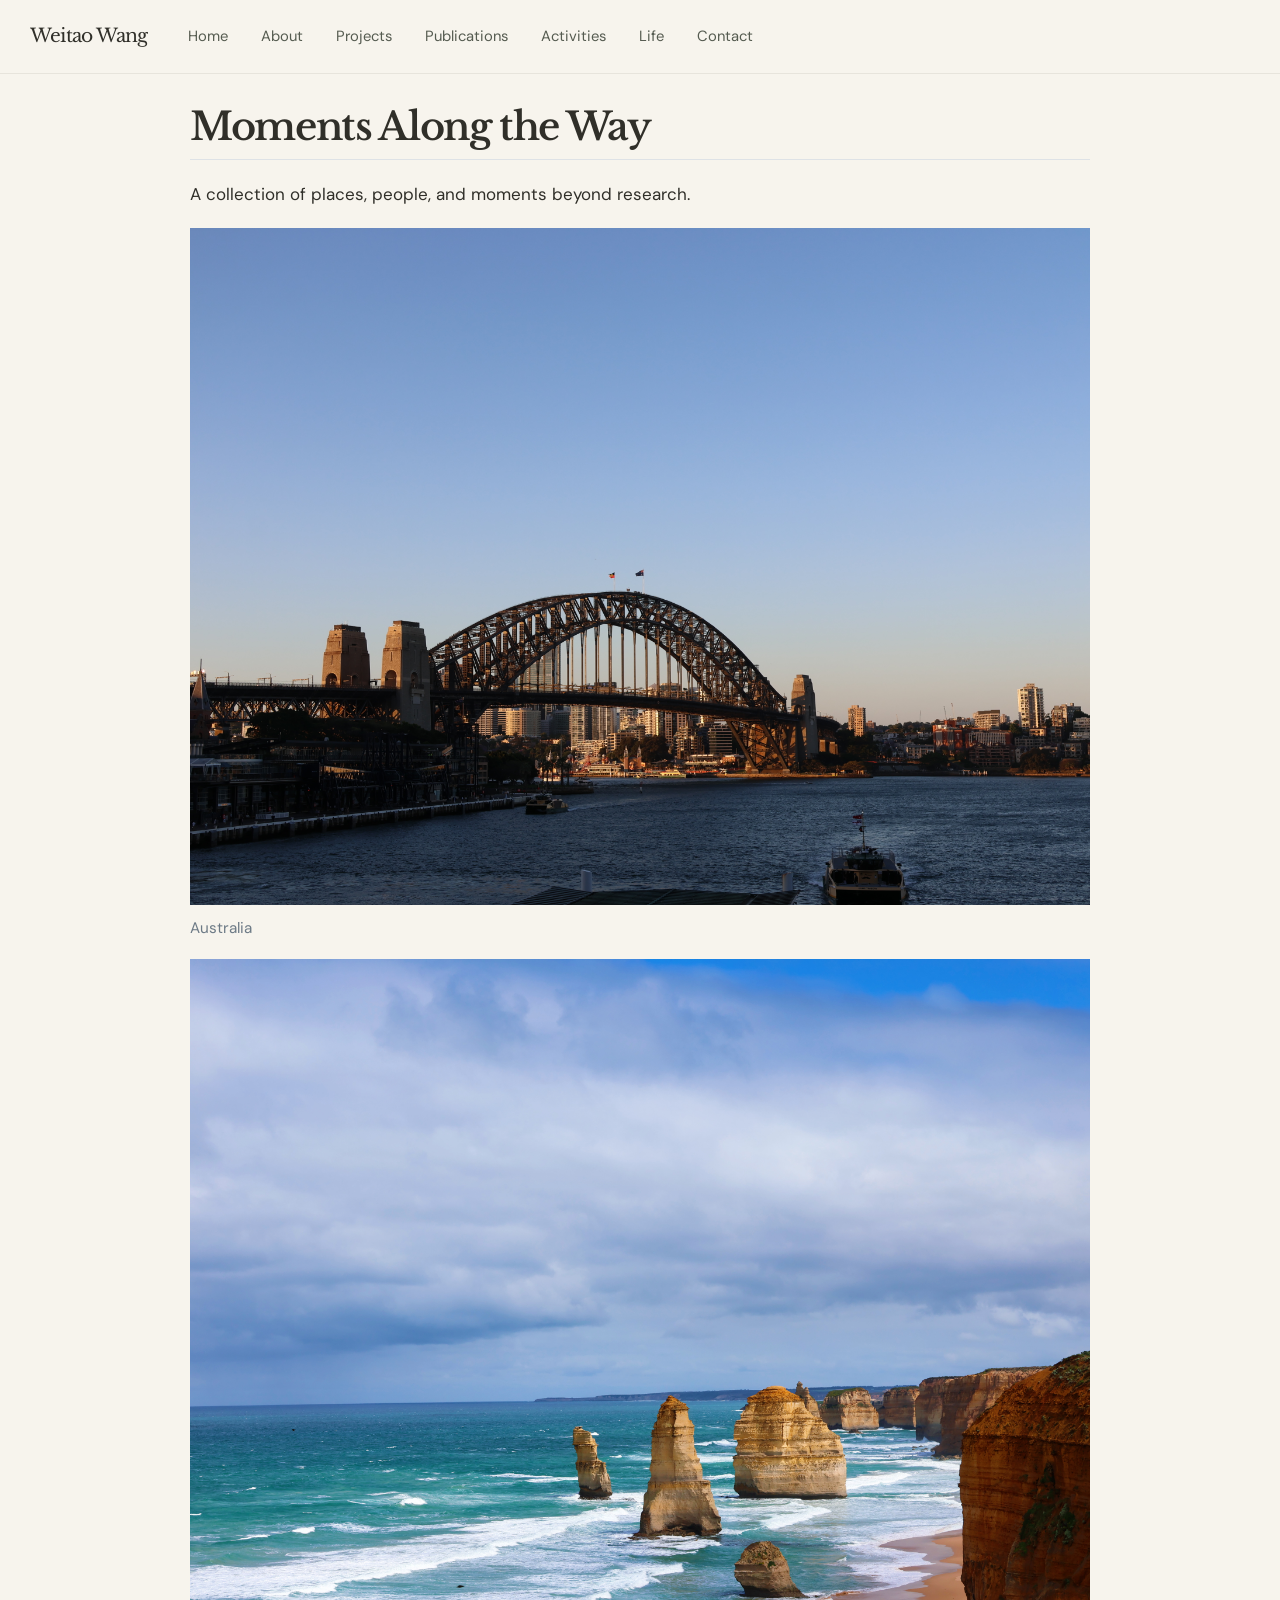
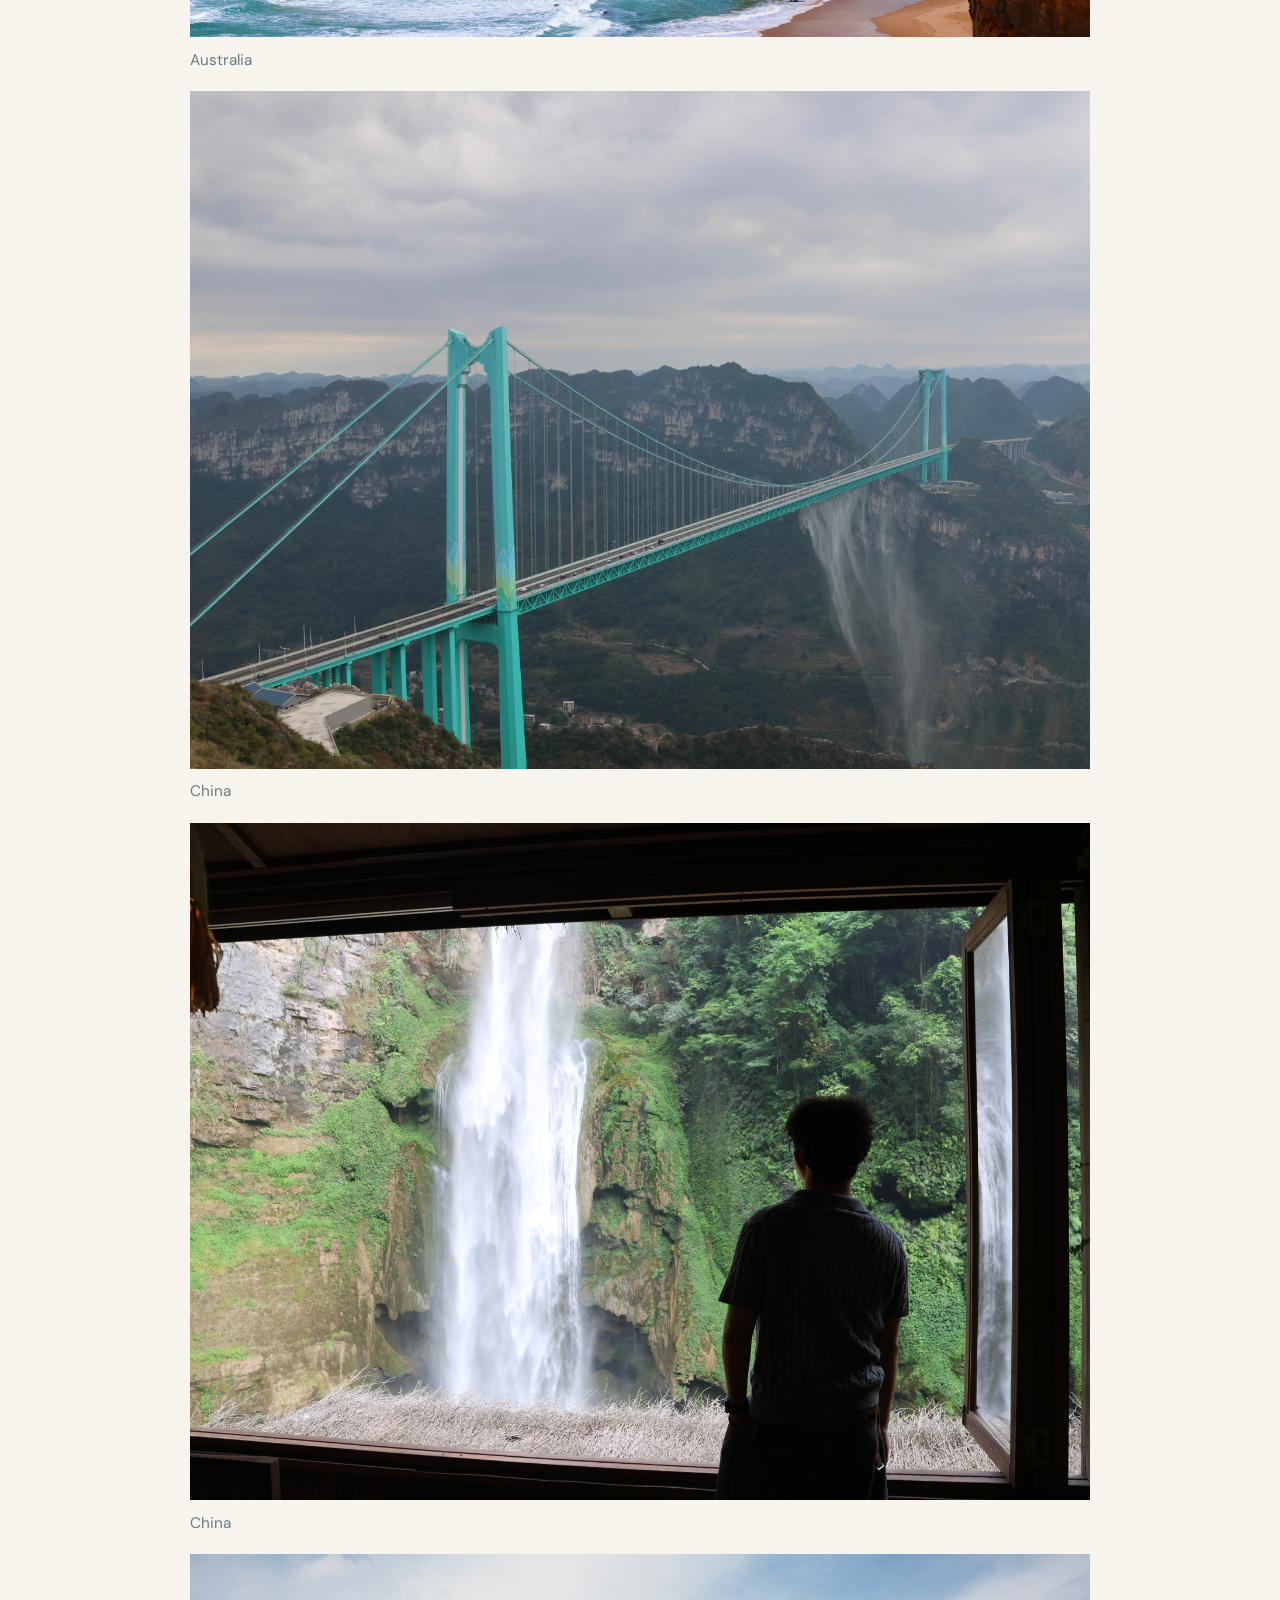
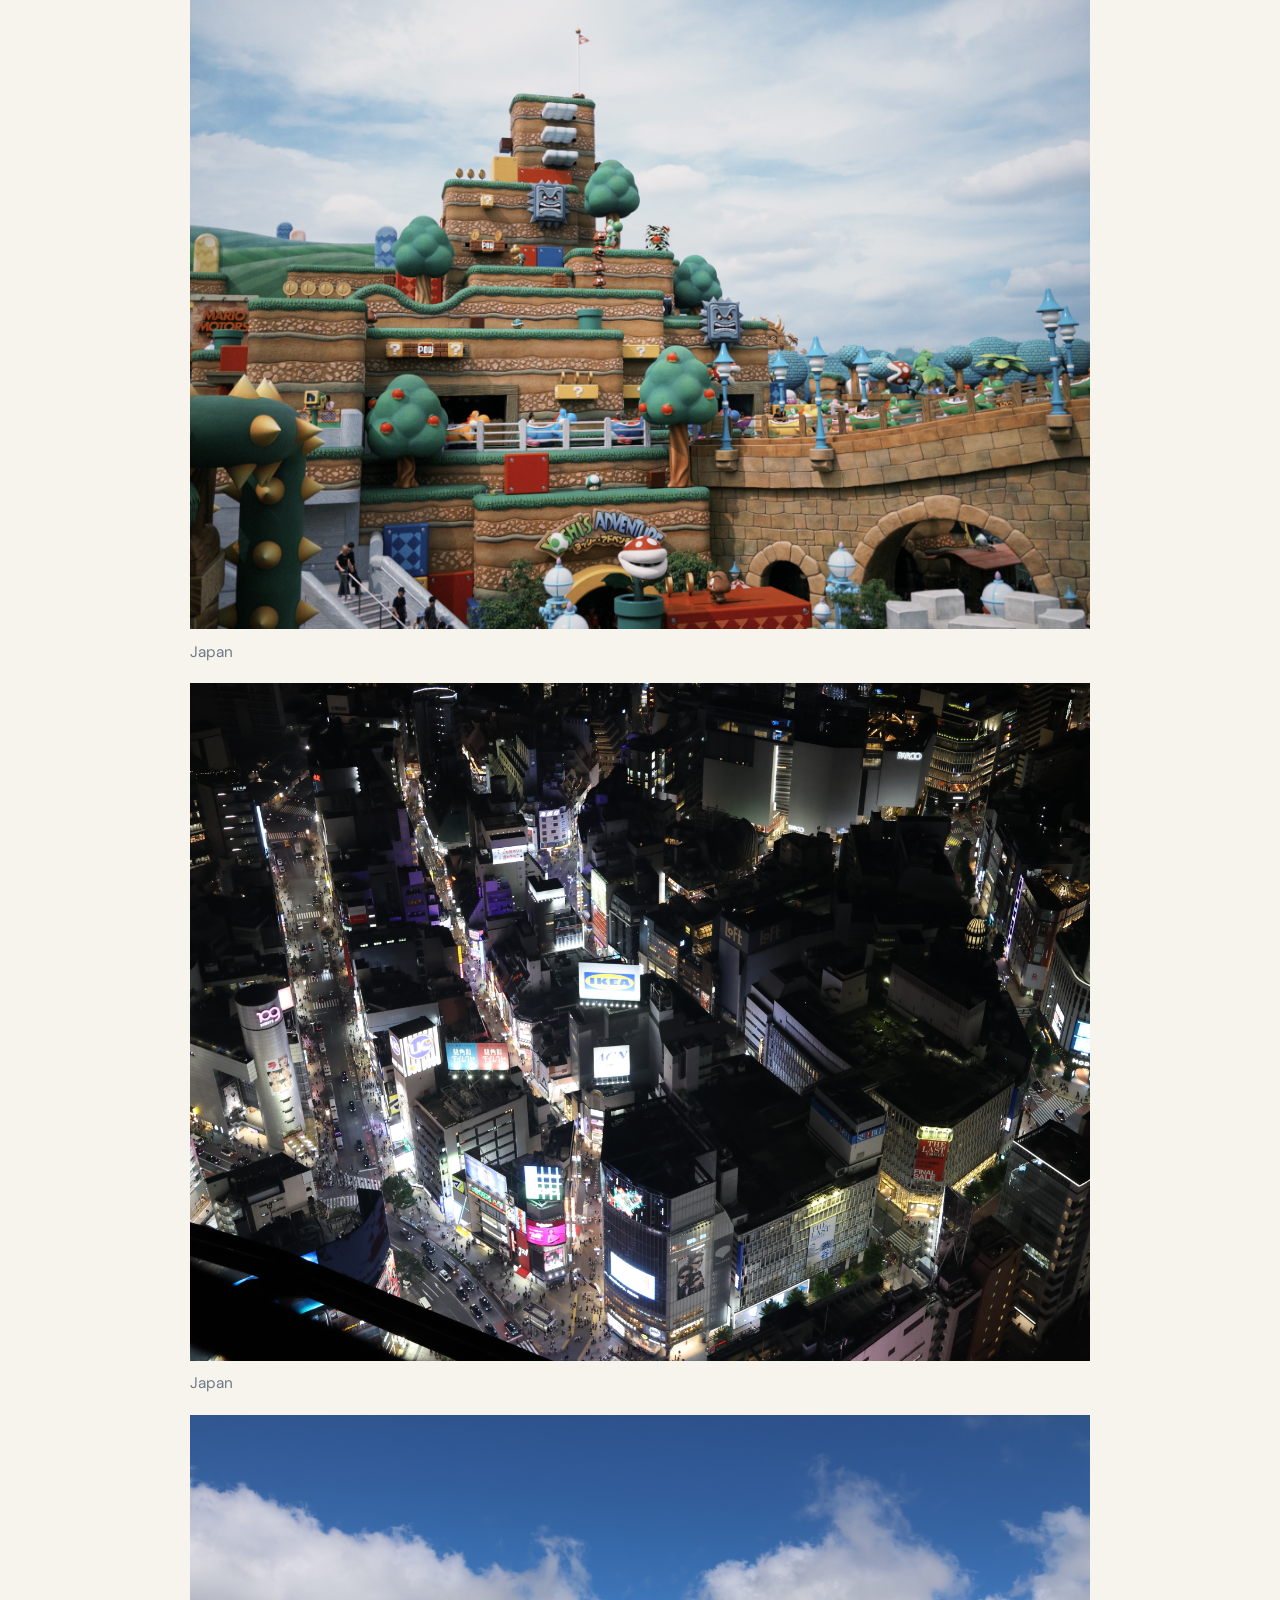
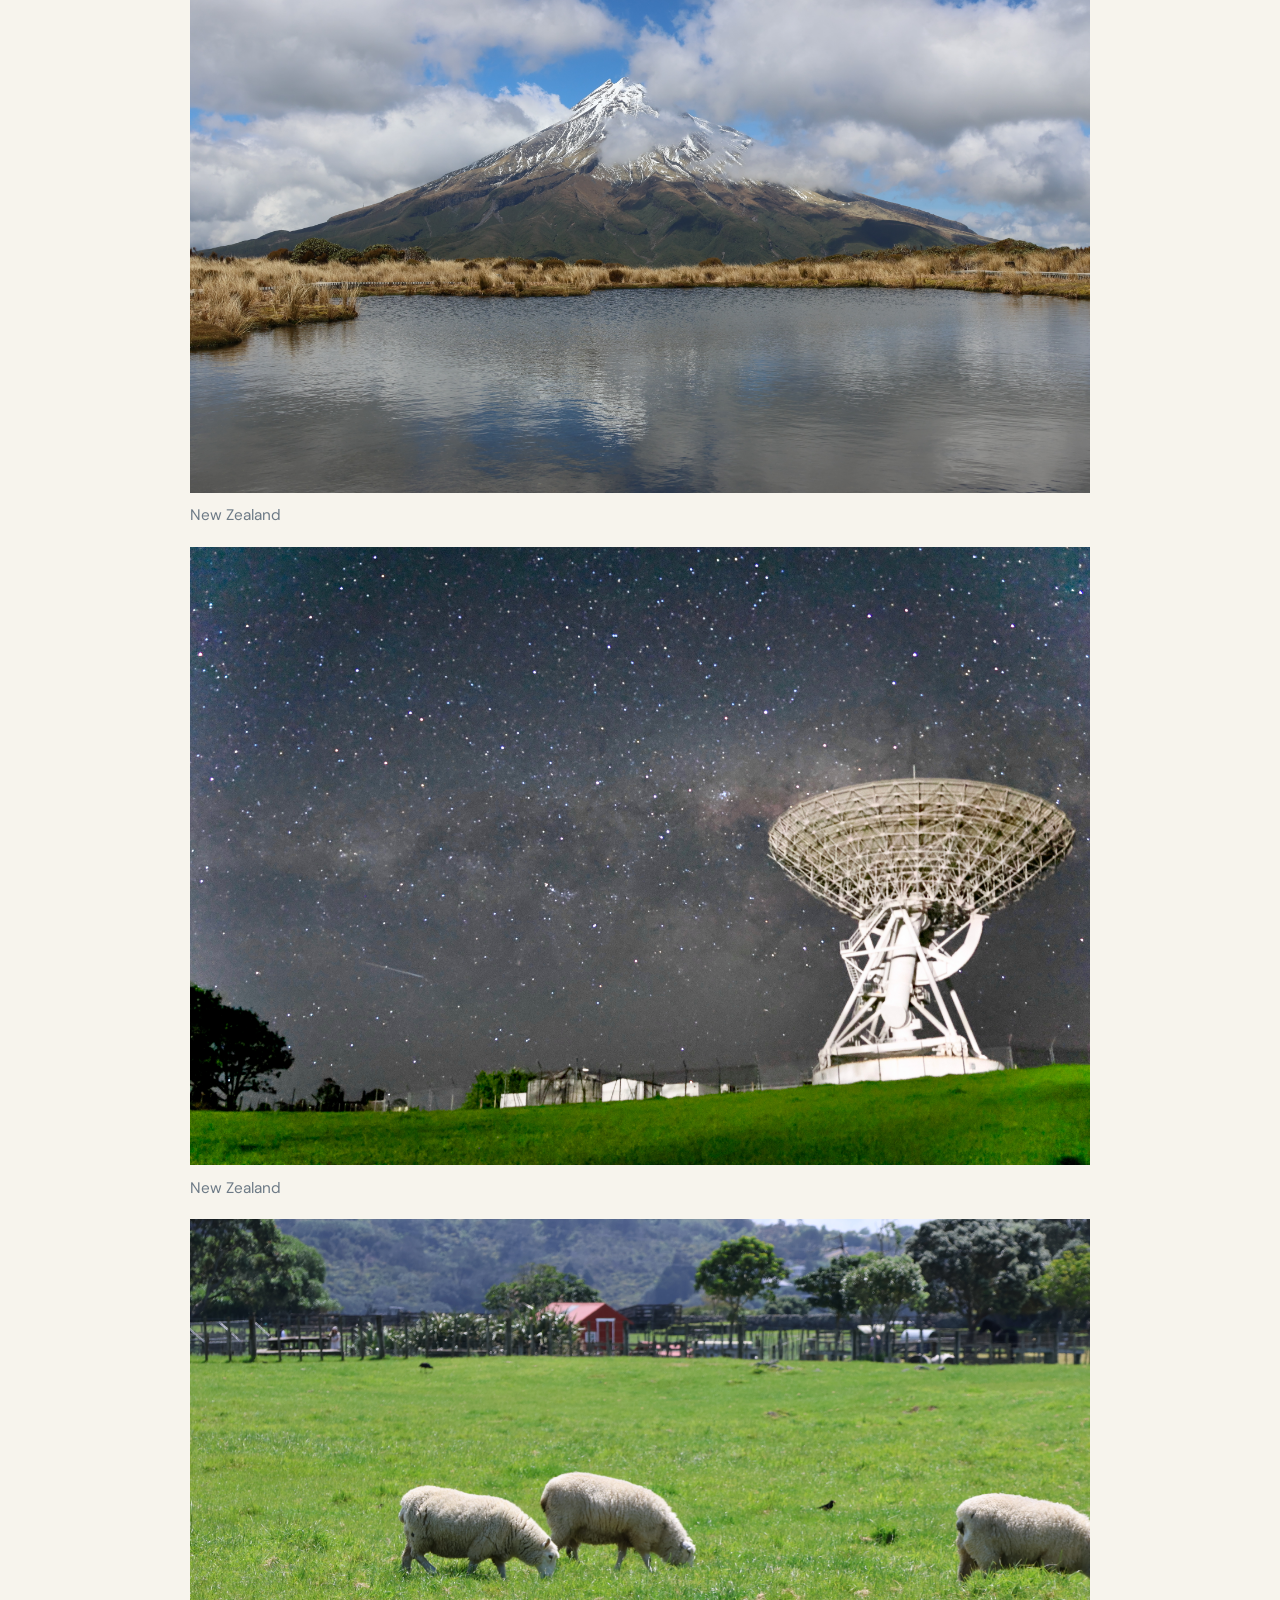
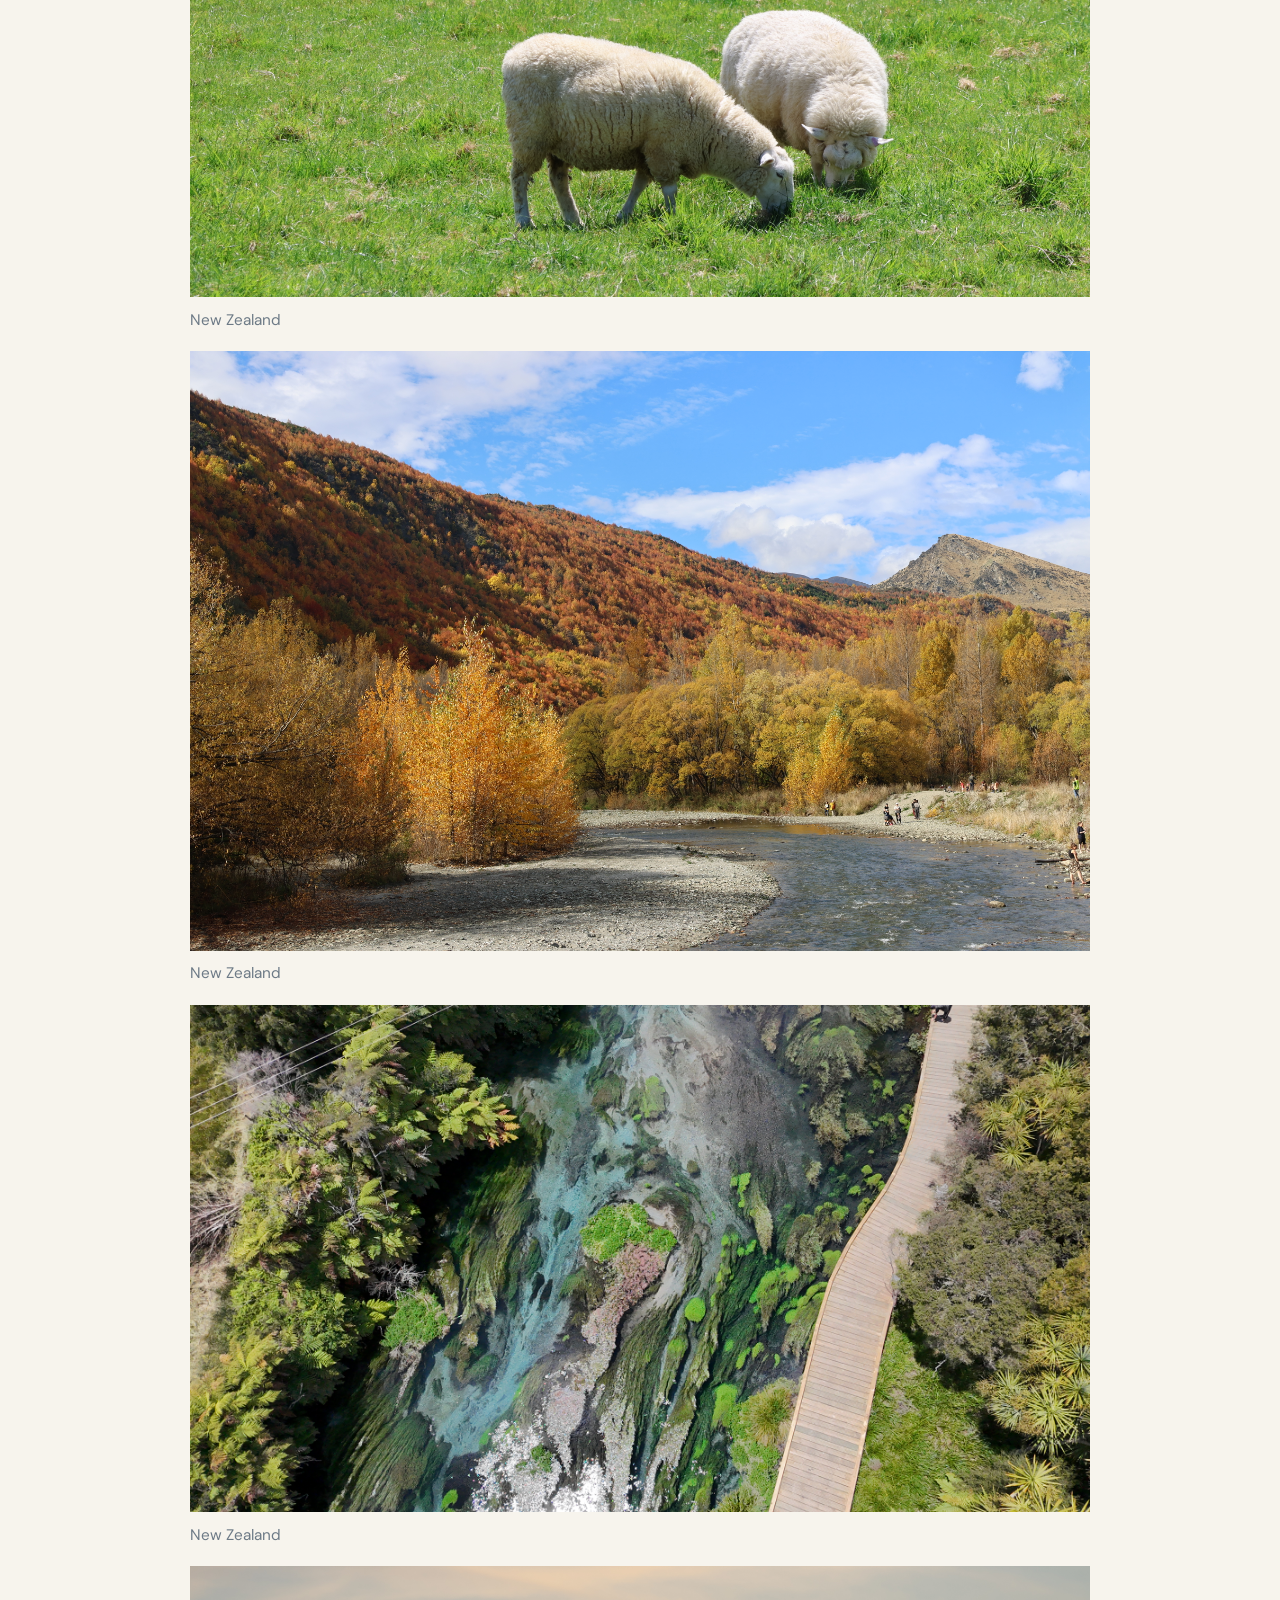
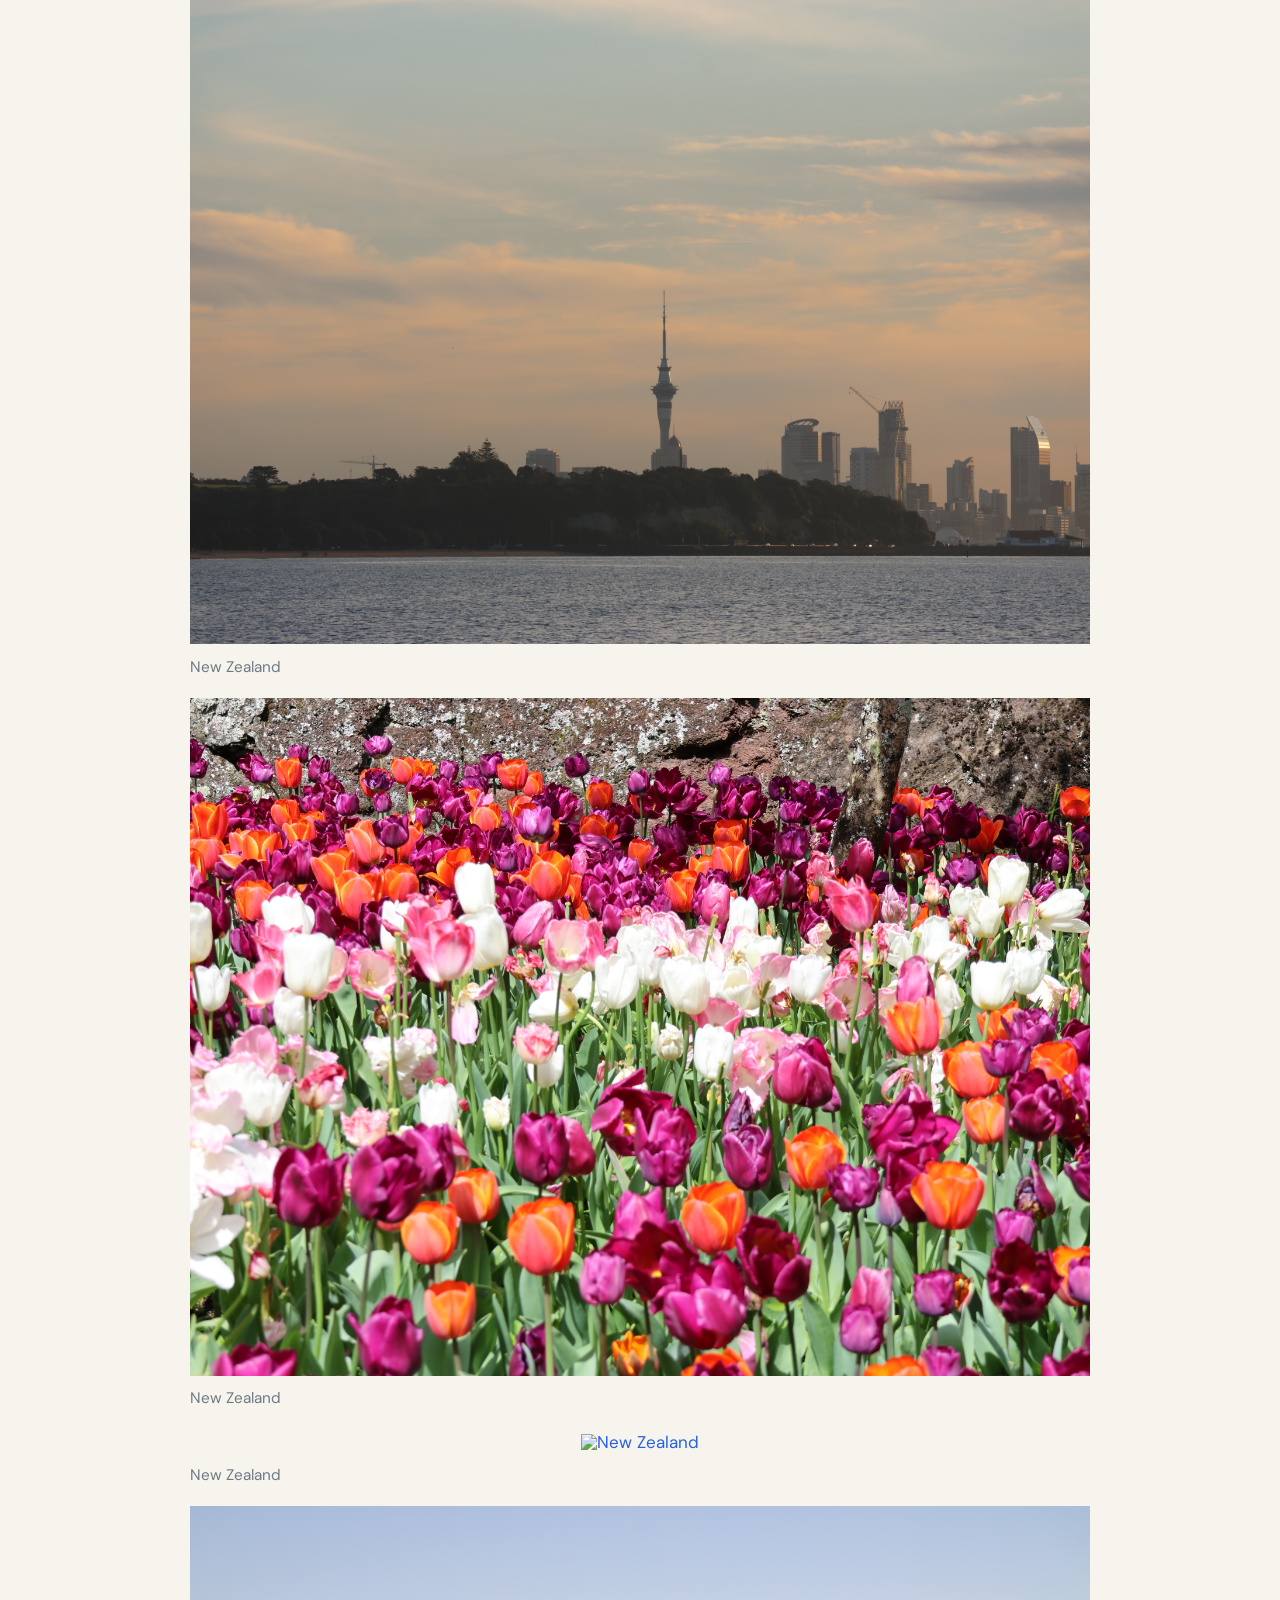
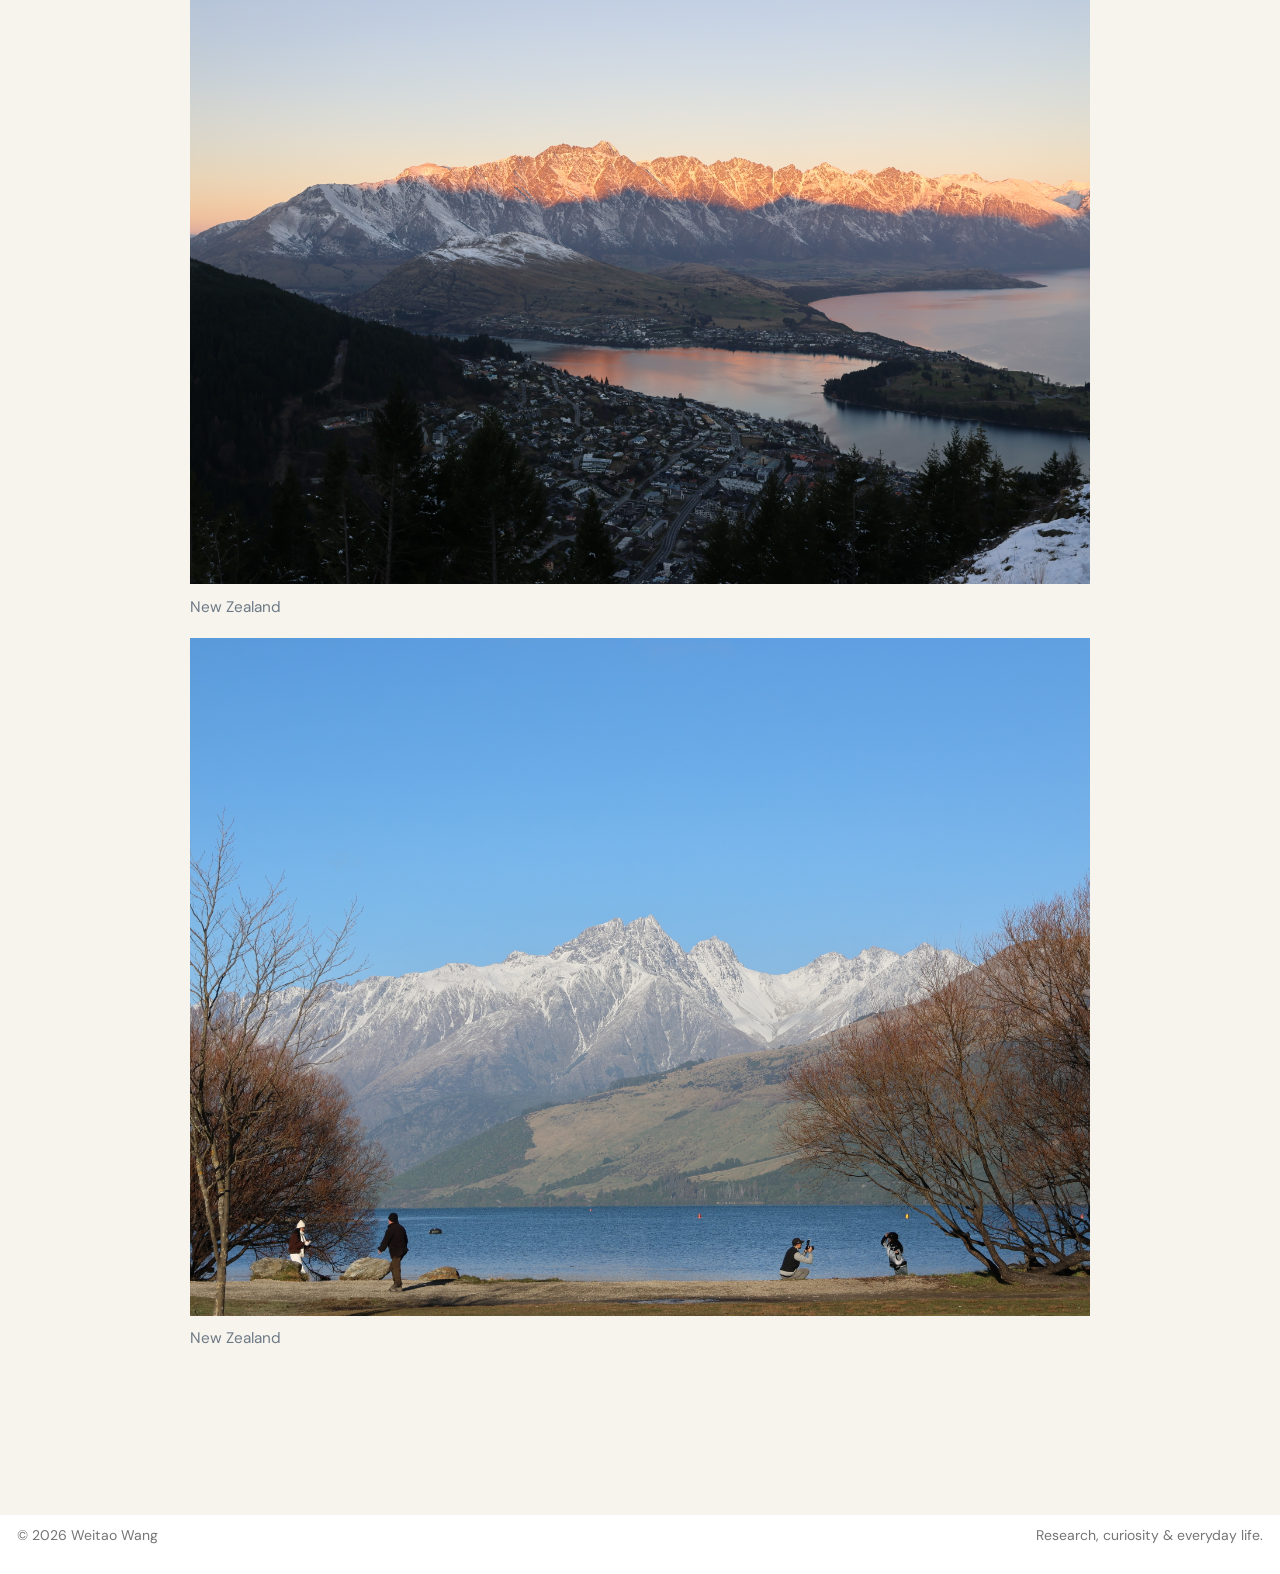
==== life/index.html @ 04e09f66 "Built site for gh-pages" ====
<!DOCTYPE html>
<html xmlns="http://www.w3.org/1999/xhtml" lang="en" xml:lang="en"><head>

<meta charset="utf-8">
<meta name="generator" content="quarto-1.10.19">

<meta name="viewport" content="width=device-width, initial-scale=1.0, user-scalable=yes">


<title>Life | Weitao Wang – Weitao Wang</title>
<style>
/* Default styles provided by pandoc.
** See https://pandoc.org/MANUAL.html#variables-for-html for config info.
*/
span.smallcaps{font-variant: small-caps;}
div.columns{display: flex; gap: 1.5em;}
div.column{flex: auto;}
@media screen {
div.columns{gap: min(4vw, 1.5em);}
div.column{overflow-x: auto;}
}
div.hanging-indent{margin-left: 1.5em; text-indent: -1.5em;}
ul.task-list{list-style: none;}
ul.task-list li input[type="checkbox"] {
  width: 0.8em;
  margin: 0 0.8em 0.2em -1em; /* quarto-specific, see https://github.com/quarto-dev/quarto-cli/issues/4556 */ 
  vertical-align: middle;
}
</style>


<script src="../site_libs/quarto-nav/quarto-nav.js"></script>
<script src="../site_libs/quarto-nav/headroom.min.js"></script>
<script src="../site_libs/clipboard/clipboard.min.js"></script>
<script src="../site_libs/quarto-html/quarto.js" type="module"></script>
<script src="../site_libs/quarto-html/tabsets/tabsets.js" type="module"></script>
<script src="../site_libs/quarto-html/popper.min.js"></script>
<script src="../site_libs/quarto-html/tippy.umd.min.js"></script>
<link href="../site_libs/quarto-html/tippy.css" rel="stylesheet">
<link href="../site_libs/quarto-html/quarto-syntax-highlighting-bf27225e3a48a9273f3daa8f8e829971.css" rel="stylesheet" id="quarto-text-highlighting-styles">
<script src="../site_libs/bootstrap/bootstrap.min.js"></script>
<link href="../site_libs/bootstrap/bootstrap-icons.css" rel="stylesheet">
<link href="../site_libs/bootstrap/bootstrap-bf55c61db8fc2e05fc0836da2161ec84.min.css" rel="stylesheet" append-hash="true" id="quarto-bootstrap" data-mode="light">
<script src="../site_libs/quarto-contrib/glightbox/glightbox.min.js"></script>
<link href="../site_libs/quarto-contrib/glightbox/glightbox.min.css" rel="stylesheet">
<link href="../site_libs/quarto-contrib/glightbox/lightbox.css" rel="stylesheet">
<script id="quarto-search-options" type="application/json">{
  "language": {
    "search-no-results-text": "No results",
    "search-matching-documents-text": "matching documents",
    "search-copy-link-title": "Copy link to search",
    "search-hide-matches-text": "Hide additional matches",
    "search-more-match-text": "more match in this document",
    "search-more-matches-text": "more matches in this document",
    "search-clear-button-title": "Clear",
    "search-text-placeholder": "",
    "search-detached-cancel-button-title": "Cancel",
    "search-submit-button-title": "Submit",
    "search-label": "Search"
  }
}</script>
<style>html{ scroll-behavior: smooth; }</style>


<link rel="stylesheet" href="../styles.css">
</head>

<body class="nav-fixed quarto-light">

<div id="quarto-search-results"></div>
  <header id="quarto-header" class="headroom fixed-top">
    <nav class="navbar navbar-expand-lg " data-bs-theme="dark">
      <div class="navbar-container container-fluid">
      <div class="navbar-brand-container mx-auto">
    <a class="navbar-brand" href="../index.html">
    <span class="navbar-title">Weitao Wang</span>
    </a>
  </div>
          <button class="navbar-toggler" type="button" data-bs-toggle="collapse" data-bs-target="#navbarCollapse" aria-controls="navbarCollapse" role="menu" aria-expanded="false" aria-label="Toggle navigation" onclick="if (window.quartoToggleHeadroom) { window.quartoToggleHeadroom(); }">
  <span class="navbar-toggler-icon"></span>
</button>
          <div class="collapse navbar-collapse" id="navbarCollapse">
            <ul class="navbar-nav navbar-nav-scroll me-auto">
  <li class="nav-item">
    <a class="nav-link" href="../index.html"> 
<span class="menu-text">Home</span></a>
  </li>  
  <li class="nav-item">
    <a class="nav-link" href="../about.html"> 
<span class="menu-text">About</span></a>
  </li>  
  <li class="nav-item">
    <a class="nav-link" href="../projects/index.html"> 
<span class="menu-text">Projects</span></a>
  </li>  
  <li class="nav-item">
    <a class="nav-link" href="../publications.html"> 
<span class="menu-text">Publications</span></a>
  </li>  
  <li class="nav-item">
    <a class="nav-link" href="../activities.html"> 
<span class="menu-text">Activities</span></a>
  </li>  
  <li class="nav-item">
    <a class="nav-link active" href="../life/index.html" aria-current="page"> 
<span class="menu-text">Life</span></a>
  </li>  
  <li class="nav-item">
    <a class="nav-link" href="../contact.html"> 
<span class="menu-text">Contact</span></a>
  </li>  
</ul>
          </div> <!-- /navcollapse -->
            <div class="quarto-navbar-tools">
</div>
      </div> <!-- /container-fluid -->
    </nav>
</header>
<!-- content -->
<div id="quarto-content" class="quarto-container page-columns page-rows-contents page-layout-full page-navbar">
<!-- sidebar -->
<!-- margin-sidebar -->
    
<!-- main -->
<main class="content column-page" id="quarto-document-content"><header id="title-block-header" class="quarto-title-block"></header>




<section id="moments-along-the-way" class="level2 life-page">
<h2 data-anchor-id="moments-along-the-way">Moments Along the Way</h2>
<p>A collection of places, people, and moments beyond research.</p>
<div class="life-gallery">
<div class="quarto-figure quarto-figure-center">
<figure class="figure">
<p><a href="../images/life/AU1.jpg" class="lightbox" data-gallery="quarto-lightbox-gallery-1" title="Australia"><img src="../images/life/AU1.jpg" class="img-fluid figure-img" alt="Australia"></a></p>
<figcaption>Australia</figcaption>
</figure>
</div>
<div class="quarto-figure quarto-figure-center">
<figure class="figure">
<p><a href="../images/life/AU2.JPG" class="lightbox" data-gallery="quarto-lightbox-gallery-2" title="Australia"><img src="../images/life/AU2.JPG" class="img-fluid figure-img" alt="Australia"></a></p>
<figcaption>Australia</figcaption>
</figure>
</div>
<div class="quarto-figure quarto-figure-center">
<figure class="figure">
<p><a href="../images/life/GZ1.jpg" class="lightbox" data-gallery="quarto-lightbox-gallery-3" title="China"><img src="../images/life/GZ1.jpg" class="img-fluid figure-img" alt="China"></a></p>
<figcaption>China</figcaption>
</figure>
</div>
<div class="quarto-figure quarto-figure-center">
<figure class="figure">
<p><a href="../images/life/GZ2.JPG" class="lightbox" data-gallery="quarto-lightbox-gallery-4" title="China"><img src="../images/life/GZ2.JPG" class="img-fluid figure-img" alt="China"></a></p>
<figcaption>China</figcaption>
</figure>
</div>
<div class="quarto-figure quarto-figure-center">
<figure class="figure">
<p><a href="../images/life/JP1.JPG" class="lightbox" data-gallery="quarto-lightbox-gallery-5" title="Japan"><img src="../images/life/JP1.JPG" class="img-fluid figure-img" alt="Japan"></a></p>
<figcaption>Japan</figcaption>
</figure>
</div>
<div class="quarto-figure quarto-figure-center">
<figure class="figure">
<p><a href="../images/life/JP2.JPG" class="lightbox" data-gallery="quarto-lightbox-gallery-6" title="Japan"><img src="../images/life/JP2.JPG" class="img-fluid figure-img" alt="Japan"></a></p>
<figcaption>Japan</figcaption>
</figure>
</div>
<div class="quarto-figure quarto-figure-center">
<figure class="figure">
<p><a href="../images/life/NZ1.jpg" class="lightbox" data-gallery="quarto-lightbox-gallery-7" title="New Zealand"><img src="../images/life/NZ1.jpg" class="img-fluid figure-img" alt="New Zealand"></a></p>
<figcaption>New Zealand</figcaption>
</figure>
</div>
<div class="quarto-figure quarto-figure-center">
<figure class="figure">
<p><a href="../images/life/NZ2.jpg" class="lightbox" data-gallery="quarto-lightbox-gallery-8" title="New Zealand"><img src="../images/life/NZ2.jpg" class="img-fluid figure-img" alt="New Zealand"></a></p>
<figcaption>New Zealand</figcaption>
</figure>
</div>
<div class="quarto-figure quarto-figure-center">
<figure class="figure">
<p><a href="../images/life/NZ3.jpg" class="lightbox" data-gallery="quarto-lightbox-gallery-9" title="New Zealand"><img src="../images/life/NZ3.jpg" class="img-fluid figure-img" alt="New Zealand"></a></p>
<figcaption>New Zealand</figcaption>
</figure>
</div>
<div class="quarto-figure quarto-figure-center">
<figure class="figure">
<p><a href="../images/life/NZ4.jpg" class="lightbox" data-gallery="quarto-lightbox-gallery-10" title="New Zealand"><img src="../images/life/NZ4.jpg" class="img-fluid figure-img" alt="New Zealand"></a></p>
<figcaption>New Zealand</figcaption>
</figure>
</div>
<div class="quarto-figure quarto-figure-center">
<figure class="figure">
<p><a href="../images/life/NZ5.jpg" class="lightbox" data-gallery="quarto-lightbox-gallery-11" title="New Zealand"><img src="../images/life/NZ5.jpg" class="img-fluid figure-img" alt="New Zealand"></a></p>
<figcaption>New Zealand</figcaption>
</figure>
</div>
<div class="quarto-figure quarto-figure-center">
<figure class="figure">
<p><a href="../images/life/NZ6.jpg" class="lightbox" data-gallery="quarto-lightbox-gallery-12" title="New Zealand"><img src="../images/life/NZ6.jpg" class="img-fluid figure-img" alt="New Zealand"></a></p>
<figcaption>New Zealand</figcaption>
</figure>
</div>
<div class="quarto-figure quarto-figure-center">
<figure class="figure">
<p><a href="../images/life/NZ7.jpg" class="lightbox" data-gallery="quarto-lightbox-gallery-13" title="New Zealand"><img src="../images/life/NZ7.jpg" class="img-fluid figure-img" alt="New Zealand"></a></p>
<figcaption>New Zealand</figcaption>
</figure>
</div>
<div class="quarto-figure quarto-figure-center">
<figure class="figure">
<p><a href="../images/life/NZ8.jpg" class="lightbox" data-gallery="quarto-lightbox-gallery-14" title="New Zealand"><img src="../images/life/NZ8.jpg" class="img-fluid figure-img" alt="New Zealand"></a></p>
<figcaption>New Zealand</figcaption>
</figure>
</div>
<div class="quarto-figure quarto-figure-center">
<figure class="figure">
<p><a href="../images/life/NZ9.JPG" class="lightbox" data-gallery="quarto-lightbox-gallery-15" title="New Zealand"><img src="../images/life/NZ9.JPG" class="img-fluid figure-img" alt="New Zealand"></a></p>
<figcaption>New Zealand</figcaption>
</figure>
</div>
<div class="quarto-figure quarto-figure-center">
<figure class="figure">
<p><a href="../images/life/NZ10.JPG" class="lightbox" data-gallery="quarto-lightbox-gallery-16" title="New Zealand"><img src="../images/life/NZ10.JPG" class="img-fluid figure-img" alt="New Zealand"></a></p>
<figcaption>New Zealand</figcaption>
</figure>
</div>
</div>
</section>



</main> <!-- /main -->
<script id="quarto-html-after-body" type="application/javascript">
  window.document.addEventListener("DOMContentLoaded", function (event) {
    const isCodeAnnotation = (el) => {
      for (const clz of el.classList) {
        if (clz.startsWith('code-annotation-')) {                     
          return true;
        }
      }
      return false;
    }
    const onCopySuccess = function(e) {
      // button target
      const button = e.trigger;
      // don't keep focus
      button.blur();
      // flash "checked"
      button.classList.add('code-copy-button-checked');
      var currentTitle = button.getAttribute("title");
      button.setAttribute("title", "Copied!");
      let tooltip;
      if (window.bootstrap) {
        button.setAttribute("data-bs-toggle", "tooltip");
        button.setAttribute("data-bs-placement", "left");
        button.setAttribute("data-bs-title", "Copied!");
        tooltip = new bootstrap.Tooltip(button, 
          { trigger: "manual", 
            customClass: "code-copy-button-tooltip",
            offset: [0, -8]});
        tooltip.show();    
      }
      setTimeout(function() {
        if (tooltip) {
          tooltip.hide();
          button.removeAttribute("data-bs-title");
          button.removeAttribute("data-bs-toggle");
          button.removeAttribute("data-bs-placement");
        }
        button.setAttribute("title", currentTitle);
        button.classList.remove('code-copy-button-checked');
      }, 1000);
      // clear code selection
      e.clearSelection();
    }
    const getTextToCopy = function(trigger) {
      const outerScaffold = trigger.parentElement.cloneNode(true);
      const codeEl = outerScaffold.querySelector('code');
      for (const childEl of codeEl.children) {
        if (isCodeAnnotation(childEl)) {
          childEl.remove();
        }
      }
      return codeEl.innerText;
    }
    const clipboard = new window.ClipboardJS('.code-copy-button:not([data-in-quarto-modal])', {
      text: getTextToCopy
    });
    clipboard.on('success', onCopySuccess);
    if (window.document.getElementById('quarto-embedded-source-code-modal')) {
      const clipboardModal = new window.ClipboardJS('.code-copy-button[data-in-quarto-modal]', {
        text: getTextToCopy,
        container: window.document.getElementById('quarto-embedded-source-code-modal')
      });
      clipboardModal.on('success', onCopySuccess);
    }
      var localhostRegex = new RegExp(/^(?:http|https):\/\/localhost\:?[0-9]*\//);
      var mailtoRegex = new RegExp(/^mailto:/);
        var filterRegex = new RegExp('/' + window.location.host + '/');
      var isInternal = (href) => {
          return filterRegex.test(href) || localhostRegex.test(href) || mailtoRegex.test(href);
      }
      // Inspect non-navigation links and adorn them if external
     var links = window.document.querySelectorAll('a[href]:not(.nav-link):not(.navbar-brand):not(.toc-action):not(.sidebar-link):not(.sidebar-item-toggle):not(.pagination-link):not(.no-external):not([aria-hidden]):not(.dropdown-item):not(.quarto-navigation-tool):not(.about-link)');
      for (var i=0; i<links.length; i++) {
        const link = links[i];
        if (!isInternal(link.href)) {
          // undo the damage that might have been done by quarto-nav.js in the case of
          // links that we want to consider external
          if (link.dataset.originalHref !== undefined) {
            link.href = link.dataset.originalHref;
          }
        }
      }
    function tippyHover(el, contentFn, onTriggerFn, onUntriggerFn) {
      const config = {
        allowHTML: true,
        maxWidth: 500,
        delay: 100,
        arrow: false,
        appendTo: function(el) {
            return el.parentElement;
        },
        interactive: true,
        interactiveBorder: 10,
        theme: 'quarto',
        placement: 'bottom-start',
      };
      if (contentFn) {
        config.content = contentFn;
      }
      if (onTriggerFn) {
        config.onTrigger = onTriggerFn;
      }
      if (onUntriggerFn) {
        config.onUntrigger = onUntriggerFn;
      }
      window.tippy(el, config); 
    }
    const noterefs = window.document.querySelectorAll('a[role="doc-noteref"]');
    for (var i=0; i<noterefs.length; i++) {
      const ref = noterefs[i];
      tippyHover(ref, function() {
        // use id or data attribute instead here
        let href = ref.getAttribute('data-footnote-href') || ref.getAttribute('href');
        try { href = new URL(href).hash; } catch {}
        const id = href.replace(/^#\/?/, "");
        const note = window.document.getElementById(id);
        if (note) {
          return note.innerHTML;
        } else {
          return "";
        }
      });
    }
    const xrefs = window.document.querySelectorAll('a.quarto-xref');
    const processXRef = (id, note) => {
      // Strip column container classes
      const stripColumnClz = (el) => {
        el.classList.remove("page-full", "page-columns");
        if (el.children) {
          for (const child of el.children) {
            stripColumnClz(child);
          }
        }
      }
      stripColumnClz(note)
      if (id === null || id.startsWith('sec-')) {
        // Special case sections, only their first couple elements
        const container = document.createElement("div");
        if (note.children && note.children.length > 2) {
          container.appendChild(note.children[0].cloneNode(true));
          for (let i = 1; i < note.children.length; i++) {
            const child = note.children[i];
            if (child.tagName === "P" && child.innerText === "") {
              continue;
            } else {
              container.appendChild(child.cloneNode(true));
              break;
            }
          }
          if (window.Quarto?.typesetMath) {
            window.Quarto.typesetMath(container);
          }
          return container.innerHTML
        } else {
          if (window.Quarto?.typesetMath) {
            window.Quarto.typesetMath(note);
          }
          return note.innerHTML;
        }
      } else {
        // Remove any anchor links if they are present
        const anchorLink = note.querySelector('a.anchorjs-link');
        if (anchorLink) {
          anchorLink.remove();
        }
        if (window.Quarto?.typesetMath) {
          window.Quarto.typesetMath(note);
        }
        if (note.classList.contains("callout")) {
          return note.outerHTML;
        } else {
          return note.innerHTML;
        }
      }
    }
    for (var i=0; i<xrefs.length; i++) {
      const xref = xrefs[i];
      tippyHover(xref, undefined, function(instance) {
        instance.disable();
        let url = xref.getAttribute('href');
        let hash = undefined; 
        if (url.startsWith('#')) {
          hash = url;
        } else {
          try { hash = new URL(url).hash; } catch {}
        }
        if (hash) {
          const id = hash.replace(/^#\/?/, "");
          const note = window.document.getElementById(id);
          if (note !== null) {
            try {
              const html = processXRef(id, note.cloneNode(true));
              instance.setContent(html);
            } finally {
              instance.enable();
              instance.show();
            }
          } else {
            // See if we can fetch this
            fetch(url.split('#')[0])
            .then(res => res.text())
            .then(html => {
              const parser = new DOMParser();
              const htmlDoc = parser.parseFromString(html, "text/html");
              const note = htmlDoc.getElementById(id);
              if (note !== null) {
                const html = processXRef(id, note);
                instance.setContent(html);
              } 
            }).finally(() => {
              instance.enable();
              instance.show();
            });
          }
        } else {
          // See if we can fetch a full url (with no hash to target)
          // This is a special case and we should probably do some content thinning / targeting
          fetch(url)
          .then(res => res.text())
          .then(html => {
            const parser = new DOMParser();
            const htmlDoc = parser.parseFromString(html, "text/html");
            const note = htmlDoc.querySelector('main.content');
            if (note !== null) {
              // This should only happen for chapter cross references
              // (since there is no id in the URL)
              // remove the first header
              if (note.children.length > 0 && note.children[0].tagName === "HEADER") {
                note.children[0].remove();
              }
              const html = processXRef(null, note);
              instance.setContent(html);
            } 
          }).finally(() => {
            instance.enable();
            instance.show();
          });
        }
      }, function(instance) {
      });
    }
        let selectedAnnoteEl;
        const selectorForAnnotation = ( cell, annotation) => {
          let cellAttr = 'data-code-cell="' + cell + '"';
          let lineAttr = 'data-code-annotation="' +  annotation + '"';
          const selector = 'span[' + cellAttr + '][' + lineAttr + ']';
          return selector;
        }
        const selectCodeLines = (annoteEl) => {
          const doc = window.document;
          const targetCell = annoteEl.getAttribute("data-target-cell");
          const targetAnnotation = annoteEl.getAttribute("data-target-annotation");
          const annoteSpan = window.document.querySelector(selectorForAnnotation(targetCell, targetAnnotation));
          const lines = annoteSpan.getAttribute("data-code-lines").split(",");
          const lineIds = lines.map((line) => {
            return targetCell + "-" + line;
          })
          let top = null;
          let height = null;
          let parent = null;
          if (lineIds.length > 0) {
              //compute the position of the single el (top and bottom and make a div)
              const el = window.document.getElementById(lineIds[0]);
              top = el.offsetTop;
              height = el.offsetHeight;
              parent = el.parentElement.parentElement;
            if (lineIds.length > 1) {
              const lastEl = window.document.getElementById(lineIds[lineIds.length - 1]);
              const bottom = lastEl.offsetTop + lastEl.offsetHeight;
              height = bottom - top;
            }
            if (top !== null && height !== null && parent !== null) {
              // cook up a div (if necessary) and position it 
              let div = window.document.getElementById("code-annotation-line-highlight");
              if (div === null) {
                div = window.document.createElement("div");
                div.setAttribute("id", "code-annotation-line-highlight");
                div.style.position = 'absolute';
                parent.appendChild(div);
              }
              div.style.top = top - 2 + "px";
              div.style.height = height + 4 + "px";
              div.style.left = 0;
              let gutterDiv = window.document.getElementById("code-annotation-line-highlight-gutter");
              if (gutterDiv === null) {
                gutterDiv = window.document.createElement("div");
                gutterDiv.setAttribute("id", "code-annotation-line-highlight-gutter");
                gutterDiv.style.position = 'absolute';
                const codeCell = window.document.getElementById(targetCell);
                const gutter = codeCell.querySelector('.code-annotation-gutter');
                gutter.appendChild(gutterDiv);
              }
              gutterDiv.style.top = top - 2 + "px";
              gutterDiv.style.height = height + 4 + "px";
            }
            selectedAnnoteEl = annoteEl;
          }
        };
        const unselectCodeLines = () => {
          const elementsIds = ["code-annotation-line-highlight", "code-annotation-line-highlight-gutter"];
          elementsIds.forEach((elId) => {
            const div = window.document.getElementById(elId);
            if (div) {
              div.remove();
            }
          });
          selectedAnnoteEl = undefined;
        };
          // Handle positioning of the toggle
      window.addEventListener(
        "resize",
        throttle(() => {
          elRect = undefined;
          if (selectedAnnoteEl) {
            selectCodeLines(selectedAnnoteEl);
          }
        }, 10)
      );
      function throttle(fn, ms) {
      let throttle = false;
      let timer;
        return (...args) => {
          if(!throttle) { // first call gets through
              fn.apply(this, args);
              throttle = true;
          } else { // all the others get throttled
              if(timer) clearTimeout(timer); // cancel #2
              timer = setTimeout(() => {
                fn.apply(this, args);
                timer = throttle = false;
              }, ms);
          }
        };
      }
        // Attach click handler to the DT
        const annoteDls = window.document.querySelectorAll('dt[data-target-cell]');
        for (const annoteDlNode of annoteDls) {
          annoteDlNode.addEventListener('click', (event) => {
            const clickedEl = event.target;
            if (clickedEl !== selectedAnnoteEl) {
              unselectCodeLines();
              const activeEl = window.document.querySelector('dt[data-target-cell].code-annotation-active');
              if (activeEl) {
                activeEl.classList.remove('code-annotation-active');
              }
              selectCodeLines(clickedEl);
              clickedEl.classList.add('code-annotation-active');
            } else {
              // Unselect the line
              unselectCodeLines();
              clickedEl.classList.remove('code-annotation-active');
            }
          });
        }
    const findCites = (el) => {
      const parentEl = el.parentElement;
      if (parentEl) {
        const cites = parentEl.dataset.cites;
        if (cites) {
          return {
            el,
            cites: cites.split(' ')
          };
        } else {
          return findCites(el.parentElement)
        }
      } else {
        return undefined;
      }
    };
    var bibliorefs = window.document.querySelectorAll('a[role="doc-biblioref"]');
    for (var i=0; i<bibliorefs.length; i++) {
      const ref = bibliorefs[i];
      const citeInfo = findCites(ref);
      if (citeInfo) {
        tippyHover(citeInfo.el, function() {
          var popup = window.document.createElement('div');
          citeInfo.cites.forEach(function(cite) {
            var citeDiv = window.document.createElement('div');
            citeDiv.classList.add('hanging-indent');
            citeDiv.classList.add('csl-entry');
            var biblioDiv = window.document.getElementById('ref-' + cite);
            if (biblioDiv) {
              citeDiv.innerHTML = biblioDiv.innerHTML;
            }
            popup.appendChild(citeDiv);
          });
          return popup.innerHTML;
        });
      }
    }
  });
  </script>
</div> <!-- /content -->
<footer class="footer">
  <div class="nav-footer">
    <div class="nav-footer-left">
<p>© 2026 Weitao Wang</p>
</div>   
    <div class="nav-footer-center">
      &nbsp;
    </div>
    <div class="nav-footer-right">
<p>Research, curiosity &amp; everyday life.</p>
</div>
  </div>
</footer>
<script>var lightboxQuarto = GLightbox({"closeEffect":"zoom","descPosition":"bottom","loop":false,"openEffect":"zoom","selector":".lightbox"});
(function() {
  let previousOnload = window.onload;
  window.onload = () => {
    if (previousOnload) {
      previousOnload();
    }
    lightboxQuarto.on('slide_before_load', (data) => {
      const { slideIndex, slideNode, slideConfig, player, trigger } = data;
      const href = trigger.getAttribute('href');
      if (href !== null) {
        const imgEl = window.document.querySelector(`a[href="${href}"] img`);
        if (imgEl !== null) {
          const srcAttr = imgEl.getAttribute("src");
          if (srcAttr && srcAttr.startsWith("data:")) {
            slideConfig.href = srcAttr;
          }
        }
      } 
    });
  
    lightboxQuarto.on('slide_after_load', (data) => {
      const { slideIndex, slideNode, slideConfig, player, trigger } = data;
      if (window.Quarto?.typesetMath) {
        window.Quarto.typesetMath(slideNode);
      }
    });
  
  };
  
})();
          </script>




<script src="../site_libs/quarto-html/zenscroll-min.js"></script>
</body></html>
---- site_libs/quarto-html/tippy.css ----
.tippy-box[data-animation=fade][data-state=hidden]{opacity:0}[data-tippy-root]{max-width:calc(100vw - 10px)}.tippy-box{position:relative;background-color:#333;color:#fff;border-radius:4px;font-size:14px;line-height:1.4;white-space:normal;outline:0;transition-property:transform,visibility,opacity}.tippy-box[data-placement^=top]>.tippy-arrow{bottom:0}.tippy-box[data-placement^=top]>.tippy-arrow:before{bottom:-7px;left:0;border-width:8px 8px 0;border-top-color:initial;transform-origin:center top}.tippy-box[data-placement^=bottom]>.tippy-arrow{top:0}.tippy-box[data-placement^=bottom]>.tippy-arrow:before{top:-7px;left:0;border-width:0 8px 8px;border-bottom-color:initial;transform-origin:center bottom}.tippy-box[data-placement^=left]>.tippy-arrow{right:0}.tippy-box[data-placement^=left]>.tippy-arrow:before{border-width:8px 0 8px 8px;border-left-color:initial;right:-7px;transform-origin:center left}.tippy-box[data-placement^=right]>.tippy-arrow{left:0}.tippy-box[data-placement^=right]>.tippy-arrow:before{left:-7px;border-width:8px 8px 8px 0;border-right-color:initial;transform-origin:center right}.tippy-box[data-inertia][data-state=visible]{transition-timing-function:cubic-bezier(.54,1.5,.38,1.11)}.tippy-arrow{width:16px;height:16px;color:#333}.tippy-arrow:before{content:"";position:absolute;border-color:transparent;border-style:solid}.tippy-content{position:relative;padding:5px 9px;z-index:1}
---- site_libs/quarto-html/quarto-syntax-highlighting-bf27225e3a48a9273f3daa8f8e829971.css ----
/* quarto syntax highlight colors */
:root {
  --quarto-hl-ot-color: #003B4F;
  --quarto-hl-at-color: #657422;
  --quarto-hl-ss-color: #20794D;
  --quarto-hl-an-color: #5E5E5E;
  --quarto-hl-fu-color: #4758AB;
  --quarto-hl-st-color: #20794D;
  --quarto-hl-cf-color: #003B4F;
  --quarto-hl-op-color: #5E5E5E;
  --quarto-hl-er-color: #AD0000;
  --quarto-hl-bn-color: #AD0000;
  --quarto-hl-al-color: #AD0000;
  --quarto-hl-va-color: #111111;
  --quarto-hl-bu-color: inherit;
  --quarto-hl-ex-color: inherit;
  --quarto-hl-pp-color: #AD0000;
  --quarto-hl-in-color: #5E5E5E;
  --quarto-hl-vs-color: #20794D;
  --quarto-hl-wa-color: #5E5E5E;
  --quarto-hl-do-color: #5E5E5E;
  --quarto-hl-im-color: #00769E;
  --quarto-hl-ch-color: #20794D;
  --quarto-hl-dt-color: #AD0000;
  --quarto-hl-fl-color: #AD0000;
  --quarto-hl-co-color: #5E5E5E;
  --quarto-hl-cv-color: #5E5E5E;
  --quarto-hl-cn-color: #8f5902;
  --quarto-hl-sc-color: #5E5E5E;
  --quarto-hl-dv-color: #AD0000;
  --quarto-hl-kw-color: #003B4F;
}

/* other quarto variables */
:root {
  --quarto-font-monospace: SFMono-Regular, Menlo, Monaco, Consolas, "Liberation Mono", "Courier New", monospace;
}

/* syntax highlight based on Pandoc's rules */
pre > code.sourceCode > span {
  color: #003B4F;
}

code.sourceCode > span {
  color: #003B4F;
}

div.sourceCode,
div.sourceCode pre.sourceCode {
  color: #003B4F;
}

/* Normal */
code span {
  color: #003B4F;
}

/* Alert */
code span.al {
  color: #AD0000;
  font-style: inherit;
}

/* Annotation */
code span.an {
  color: #5E5E5E;
  font-style: inherit;
}

/* Attribute */
code span.at {
  color: #657422;
  font-style: inherit;
}

/* BaseN */
code span.bn {
  color: #AD0000;
  font-style: inherit;
}

/* BuiltIn */
code span.bu {
  font-style: inherit;
}

/* ControlFlow */
code span.cf {
  color: #003B4F;
  font-weight: bold;
  font-style: inherit;
}

/* Char */
code span.ch {
  color: #20794D;
  font-style: inherit;
}

/* Constant */
code span.cn {
  color: #8f5902;
  font-style: inherit;
}

/* Comment */
code span.co {
  color: #5E5E5E;
  font-style: inherit;
}

/* CommentVar */
code span.cv {
  color: #5E5E5E;
  font-style: italic;
}

/* Documentation */
code span.do {
  color: #5E5E5E;
  font-style: italic;
}

/* DataType */
code span.dt {
  color: #AD0000;
  font-style: inherit;
}

/* DecVal */
code span.dv {
  color: #AD0000;
  font-style: inherit;
}

/* Error */
code span.er {
  color: #AD0000;
  font-style: inherit;
}

/* Extension */
code span.ex {
  font-style: inherit;
}

/* Float */
code span.fl {
  color: #AD0000;
  font-style: inherit;
}

/* Function */
code span.fu {
  color: #4758AB;
  font-style: inherit;
}

/* Import */
code span.im {
  color: #00769E;
  font-style: inherit;
}

/* Information */
code span.in {
  color: #5E5E5E;
  font-style: inherit;
}

/* Keyword */
code span.kw {
  color: #003B4F;
  font-weight: bold;
  font-style: inherit;
}

/* Operator */
code span.op {
  color: #5E5E5E;
  font-style: inherit;
}

/* Other */
code span.ot {
  color: #003B4F;
  font-style: inherit;
}

/* Preprocessor */
code span.pp {
  color: #AD0000;
  font-style: inherit;
}

/* SpecialChar */
code span.sc {
  color: #5E5E5E;
  font-style: inherit;
}

/* SpecialString */
code span.ss {
  color: #20794D;
  font-style: inherit;
}

/* String */
code span.st {
  color: #20794D;
  font-style: inherit;
}

/* Variable */
code span.va {
  color: #111111;
  font-style: inherit;
}

/* VerbatimString */
code span.vs {
  color: #20794D;
  font-style: inherit;
}

/* Warning */
code span.wa {
  color: #5E5E5E;
  font-style: italic;
}

.prevent-inlining {
  content: "</";
}

/*# sourceMappingURL=8be38f48d34c45af72792cbd699585e7.css.map */
---- styles.css ----
@import url('https://fonts.googleapis.com/css2?family=DM+Sans:wght@400;500;600;700&family=Libre+Baskerville:wght@400;700&display=swap');
:root { --cream:#f7f4ed; --ink:#302f29; --muted:#77766b; --sage:#73866c; --pale:#e8ebe1; --clay:#b98f73; }
body { background:var(--cream); color:var(--ink); font-family:'DM Sans',Arial,sans-serif; line-height:1.85; }
h1,h2,h3,.navbar-brand {font-family:'Libre Baskerville',Georgia,serif;letter-spacing:-.035em;color:var(--ink)}
h1{font-size:clamp(2.5rem,5vw,4.5rem)} h2{font-size:clamp(1.55rem,3vw,2.3rem);margin-bottom:1.15rem} h3{font-size:1.13rem}
.navbar {background:var(--cream)!important;border-bottom:1px solid #e7e4dc;padding:.8rem 0}
.navbar-brand {font-size:1.1rem}.navbar-nav .nav-link{font-size:.87rem;color:#555b50!important;margin-left:.75rem}.navbar-nav .nav-link:hover{color:var(--sage)!important}
#quarto-content {min-height:60vh}.page-footer{background:var(--cream)!important;border-top:1px solid #e4e0d7;font-size:.83rem;color:var(--muted);padding:1.5rem}
main.content {max-width:900px;margin:auto;padding-top:3rem;padding-bottom:5rem} main.content>p{max-width:760px}
.hero {max-width:1140px;margin:0 auto;padding:clamp(3rem,7vw,6rem) 1.5rem;display:grid;grid-template-columns:1.2fr .8fr;align-items:center;gap:clamp(2rem,5vw,5rem)}
.hero-copy h1{margin:1.25rem 0 1.5rem}.hero-copy p{max-width:650px;font-size:1.01rem;color:#54554d}.eyebrow{font-size:.72rem;letter-spacing:.15em;color:var(--sage);font-weight:700;text-transform:uppercase}.pill-link{display:inline-block;background:var(--sage);border-radius:30px;color:white!important;text-decoration:none!important;padding:.65rem 1.2rem;margin-top:1rem;font-size:.88rem;font-weight:600}
.hero-art{height:360px;background:linear-gradient(155deg,#f0e9d9,#d8e2cd);position:relative;overflow:hidden;border-radius:180px 180px 16px 16px}.sun{width:125px;height:125px;position:absolute;top:50px;right:58px;background:#ead1a9;border-radius:50%;filter:blur(1px)}.hill{position:absolute;width:130%;height:200px;border-radius:50% 50% 0 0;left:-15%}.hill-back{bottom:0;background:#a5b29a;transform:rotate(-8deg)}.hill-front{bottom:-75px;background:#798e76;transform:rotate(9deg)}.hero-art-label{position:absolute;bottom:16px;right:18px;color:#fff;font-size:.72rem;letter-spacing:.06em}
.content-wrap{max-width:1100px;margin:auto;padding:0 1.5rem 5rem}.section-block{padding:3.5rem 0;border-top:1px solid #e0ded3}.section-block>p{max-width:750px}.text-link{color:var(--sage);font-weight:700;text-decoration:none}.muted{color:var(--muted)}
.card-grid{display:grid;grid-template-columns:repeat(3,1fr);gap:1rem;margin-top:2rem}.feature-card{display:flex;min-height:260px;flex-direction:column;background:#edece4;border:1px solid #e4e4da;border-radius:12px;padding:1.5rem;color:var(--ink)!important;text-decoration:none!important;transition:transform .2s,background .2s}.feature-card:nth-child(2){background:#e5e9de}.feature-card:nth-child(3){background:#eee7de}.feature-card:hover{transform:translateY(-4px)}.feature-card h3{margin:1.5rem 0 .7rem}.feature-card p{font-size:.85rem;color:#5f625a;line-height:1.7}.card-number{font-size:.7rem;letter-spacing:.1em;color:var(--sage);font-weight:700}.card-arrow{margin-top:auto;font-size:.85rem;color:var(--sage);font-weight:700}
.life-grid{display:grid;grid-template-columns:repeat(3,1fr);gap:1.1rem;margin-top:2rem}.life-tile{color:var(--ink)!important;text-decoration:none!important;display:flex;flex-direction:column}.life-tile strong{font-family:'Libre Baskerville',Georgia,serif;font-size:.95rem;margin-top:.7rem}.life-tile small{color:var(--muted)}.life-art{display:block;height:200px;border-radius:9px}.life-art-one{background:linear-gradient(155deg,#dfcbb2 0%,#e6dcca 50%,#99a898 50%,#798d7c 100%)}.life-art-two{background:linear-gradient(135deg,#c7d0bd 0%,#e5e3d3 45%,#879f93 46%,#637e72 100%)}.life-art-three{background:linear-gradient(160deg,#ded0bd,#bba48d 55%,#786c5e)}
@media(max-width:750px){.hero{grid-template-columns:1fr;padding-top:2.5rem}.hero-art{height:240px;max-width:100%}.card-grid,.life-grid{grid-template-columns:1fr}.feature-card{min-height:180px}.life-art{height:170px}.section-block{padding:2.5rem 0}}
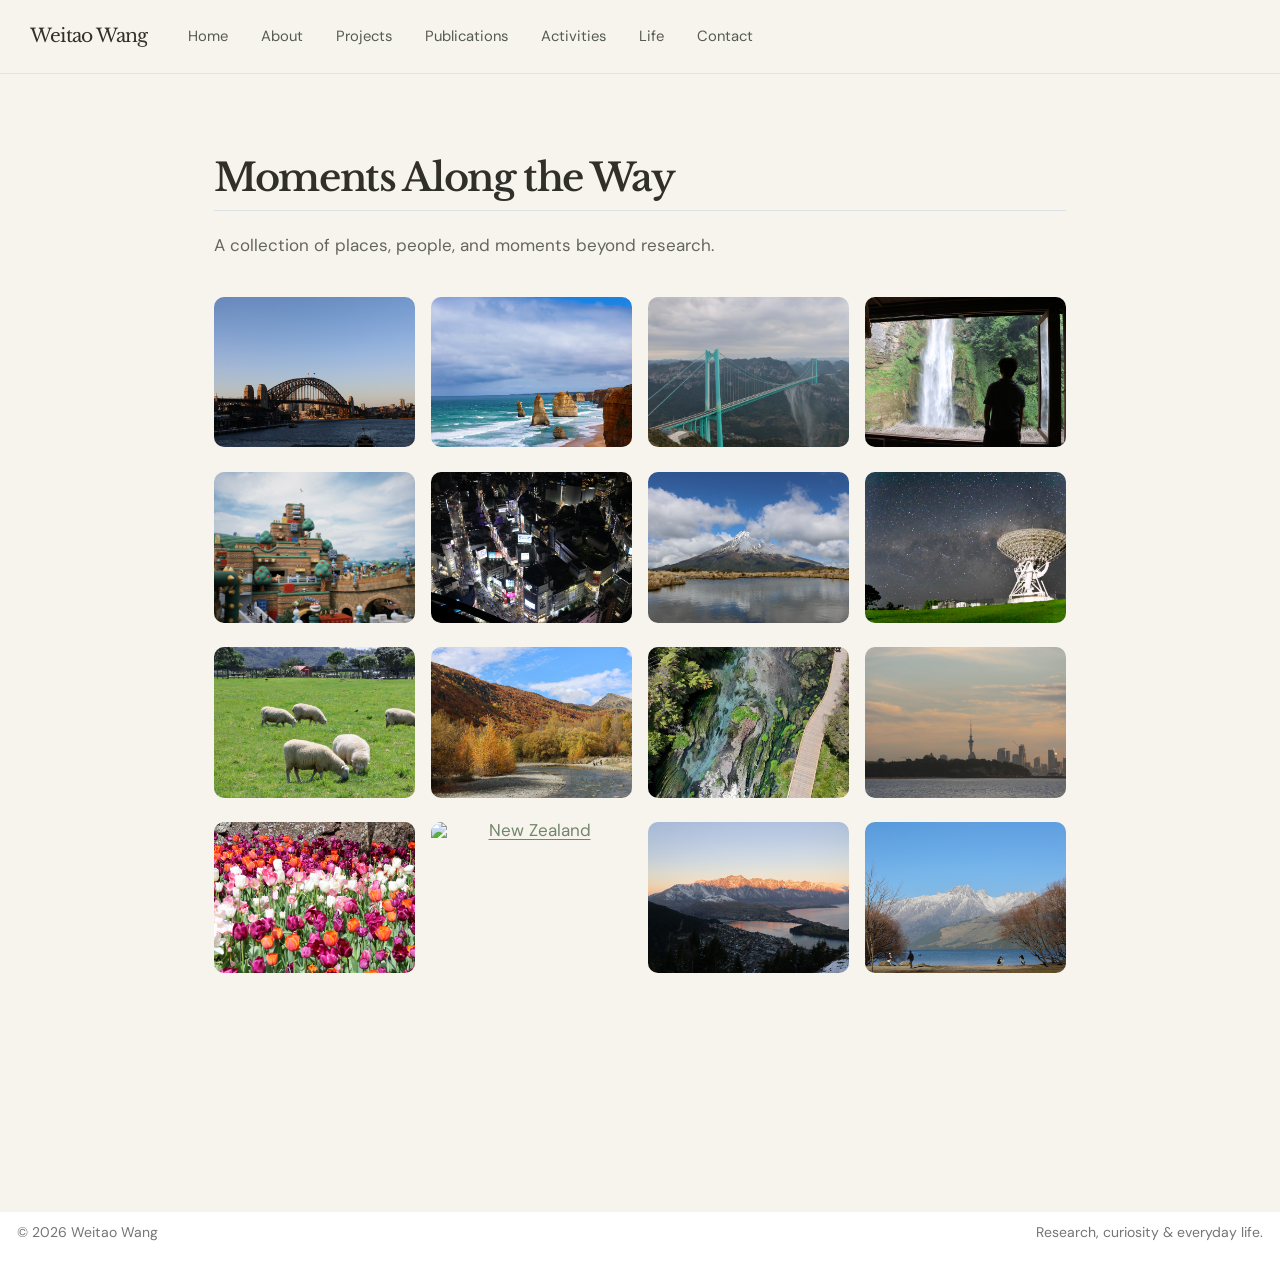
==== commit c04d2ff7: "Built site for gh-pages" ====
--- a/life/index.html
+++ b/life/index.html
@@ -299,7 +299,7 @@
     }
       var localhostRegex = new RegExp(/^(?:http|https):\/\/localhost\:?[0-9]*\//);
       var mailtoRegex = new RegExp(/^mailto:/);
-        var filterRegex = new RegExp('/' + window.location.host + '/');
+        var filterRegex = new RegExp("https:\/\/weitaow2000\.github\.io\/");
       var isInternal = (href) => {
           return filterRegex.test(href) || localhostRegex.test(href) || mailtoRegex.test(href);
       }
--- a/styles.css
+++ b/styles.css
@@ -1,16 +1,303 @@
 @import url('https://fonts.googleapis.com/css2?family=DM+Sans:wght@400;500;600;700&family=Libre+Baskerville:wght@400;700&display=swap');
-:root { --cream:#f7f4ed; --ink:#302f29; --muted:#77766b; --sage:#73866c; --pale:#e8ebe1; --clay:#b98f73; }
-body { background:var(--cream); color:var(--ink); font-family:'DM Sans',Arial,sans-serif; line-height:1.85; }
-h1,h2,h3,.navbar-brand {font-family:'Libre Baskerville',Georgia,serif;letter-spacing:-.035em;color:var(--ink)}
-h1{font-size:clamp(2.5rem,5vw,4.5rem)} h2{font-size:clamp(1.55rem,3vw,2.3rem);margin-bottom:1.15rem} h3{font-size:1.13rem}
-.navbar {background:var(--cream)!important;border-bottom:1px solid #e7e4dc;padding:.8rem 0}
-.navbar-brand {font-size:1.1rem}.navbar-nav .nav-link{font-size:.87rem;color:#555b50!important;margin-left:.75rem}.navbar-nav .nav-link:hover{color:var(--sage)!important}
-#quarto-content {min-height:60vh}.page-footer{background:var(--cream)!important;border-top:1px solid #e4e0d7;font-size:.83rem;color:var(--muted);padding:1.5rem}
-main.content {max-width:900px;margin:auto;padding-top:3rem;padding-bottom:5rem} main.content>p{max-width:760px}
-.hero {max-width:1140px;margin:0 auto;padding:clamp(3rem,7vw,6rem) 1.5rem;display:grid;grid-template-columns:1.2fr .8fr;align-items:center;gap:clamp(2rem,5vw,5rem)}
-.hero-copy h1{margin:1.25rem 0 1.5rem}.hero-copy p{max-width:650px;font-size:1.01rem;color:#54554d}.eyebrow{font-size:.72rem;letter-spacing:.15em;color:var(--sage);font-weight:700;text-transform:uppercase}.pill-link{display:inline-block;background:var(--sage);border-radius:30px;color:white!important;text-decoration:none!important;padding:.65rem 1.2rem;margin-top:1rem;font-size:.88rem;font-weight:600}
-.hero-art{height:360px;background:linear-gradient(155deg,#f0e9d9,#d8e2cd);position:relative;overflow:hidden;border-radius:180px 180px 16px 16px}.sun{width:125px;height:125px;position:absolute;top:50px;right:58px;background:#ead1a9;border-radius:50%;filter:blur(1px)}.hill{position:absolute;width:130%;height:200px;border-radius:50% 50% 0 0;left:-15%}.hill-back{bottom:0;background:#a5b29a;transform:rotate(-8deg)}.hill-front{bottom:-75px;background:#798e76;transform:rotate(9deg)}.hero-art-label{position:absolute;bottom:16px;right:18px;color:#fff;font-size:.72rem;letter-spacing:.06em}
-.content-wrap{max-width:1100px;margin:auto;padding:0 1.5rem 5rem}.section-block{padding:3.5rem 0;border-top:1px solid #e0ded3}.section-block>p{max-width:750px}.text-link{color:var(--sage);font-weight:700;text-decoration:none}.muted{color:var(--muted)}
-.card-grid{display:grid;grid-template-columns:repeat(3,1fr);gap:1rem;margin-top:2rem}.feature-card{display:flex;min-height:260px;flex-direction:column;background:#edece4;border:1px solid #e4e4da;border-radius:12px;padding:1.5rem;color:var(--ink)!important;text-decoration:none!important;transition:transform .2s,background .2s}.feature-card:nth-child(2){background:#e5e9de}.feature-card:nth-child(3){background:#eee7de}.feature-card:hover{transform:translateY(-4px)}.feature-card h3{margin:1.5rem 0 .7rem}.feature-card p{font-size:.85rem;color:#5f625a;line-height:1.7}.card-number{font-size:.7rem;letter-spacing:.1em;color:var(--sage);font-weight:700}.card-arrow{margin-top:auto;font-size:.85rem;color:var(--sage);font-weight:700}
-.life-grid{display:grid;grid-template-columns:repeat(3,1fr);gap:1.1rem;margin-top:2rem}.life-tile{color:var(--ink)!important;text-decoration:none!important;display:flex;flex-direction:column}.life-tile strong{font-family:'Libre Baskerville',Georgia,serif;font-size:.95rem;margin-top:.7rem}.life-tile small{color:var(--muted)}.life-art{display:block;height:200px;border-radius:9px}.life-art-one{background:linear-gradient(155deg,#dfcbb2 0%,#e6dcca 50%,#99a898 50%,#798d7c 100%)}.life-art-two{background:linear-gradient(135deg,#c7d0bd 0%,#e5e3d3 45%,#879f93 46%,#637e72 100%)}.life-art-three{background:linear-gradient(160deg,#ded0bd,#bba48d 55%,#786c5e)}
-@media(max-width:750px){.hero{grid-template-columns:1fr;padding-top:2.5rem}.hero-art{height:240px;max-width:100%}.card-grid,.life-grid{grid-template-columns:1fr}.feature-card{min-height:180px}.life-art{height:170px}.section-block{padding:2.5rem 0}}
+
+/* ========== Design tokens ========== */
+:root {
+  --cream: #f7f4ed;
+  --ink: #302f29;
+  --muted: #77766b;
+  --sage: #73866c;
+  --pale: #e8ebe1;
+  --clay: #b98f73;
+  --site-width: 1140px;
+  --site-padding: 24px;
+  --rule: #e0ded3;
+}
+*, *::before, *::after { box-sizing: border-box; }
+body { background: var(--cream); color: var(--ink); font-family: 'DM Sans', Arial, sans-serif; line-height: 1.85; }
+h1, h2, h3, .navbar-brand { font-family: 'Libre Baskerville', Georgia, serif; letter-spacing: -.035em; color: var(--ink); }
+h1 { font-size: clamp(2.5rem, 5vw, 4.5rem); }
+h2 { font-size: clamp(1.55rem, 3vw, 2.3rem); margin-bottom: 1.15rem; }
+h3 { font-size: 1.13rem; }
+a { color: var(--sage); }
+.navbar { background: var(--cream) !important; border-bottom: 1px solid #e7e4dc; padding: .8rem 0; }
+.navbar-brand { font-size: 1.1rem; }
+.navbar-nav .nav-link { font-size: .87rem; color: #555b50 !important; margin-left: .75rem; }
+.navbar-nav .nav-link:hover { color: var(--sage) !important; }
+#quarto-content { min-height: 60vh; }
+.page-footer { background: var(--cream) !important; border-top: 1px solid #e4e0d7; font-size: .83rem; color: var(--muted); padding: 1.5rem; }
+main.content { max-width: 900px; margin: auto; padding-top: 3rem; padding-bottom: 5rem; }
+main.content > p { max-width: 760px; }
+
+/* ========== Consistent full-width page containers ========== */
+.publications-page, .activities-page, .projects-page, .about-page, .life-page, .contact-page {
+  width: 100%;
+  max-width: var(--site-width);
+  margin: 0 auto;
+  padding: 3rem var(--site-padding) 5rem;
+}
+.publications-page > h2:first-child,
+.activities-page > h2:first-child,
+.life-page > h2:first-child,
+.contact-page > h2:first-child { margin-top: 0; }
+
+/* ========== Home ========== */
+.hero {
+  width: 100%; max-width: var(--site-width); margin: 0 auto;
+  padding: clamp(3rem, 7vw, 6rem) var(--site-padding);
+  display: grid; grid-template-columns: 1.2fr .8fr;
+  align-items: center; gap: clamp(2rem, 5vw, 5rem);
+}
+.hero-copy h1 { margin: 1.25rem 0 1.5rem; }
+.hero-copy p { max-width: 650px; font-size: 1.01rem; color: #54554d; }
+.eyebrow { font-size: .72rem; letter-spacing: .15em; color: var(--sage); font-weight: 700; text-transform: uppercase; }
+.pill-link { display: inline-block; background: var(--sage); border-radius: 30px; color: white !important; text-decoration: none !important; padding: .65rem 1.2rem; margin-top: 1rem; font-size: .88rem; font-weight: 600; }
+.hero-art { height: 360px; background: linear-gradient(155deg, #f0e9d9, #d8e2cd); position: relative; overflow: hidden; border-radius: 180px 180px 16px 16px; }
+.sun { width: 125px; height: 125px; position: absolute; top: 50px; right: 58px; background: #ead1a9; border-radius: 50%; filter: blur(1px); }
+.hill { position: absolute; width: 130%; height: 200px; border-radius: 50% 50% 0 0; left: -15%; }
+.hill-back { bottom: 0; background: #a5b29a; transform: rotate(-8deg); }
+.hill-front { bottom: -75px; background: #798e76; transform: rotate(9deg); }
+.hero-art-label { position: absolute; bottom: 16px; right: 18px; color: white; font-size: .72rem; letter-spacing: .06em; }
+.content-wrap { width: 100%; max-width: var(--site-width); margin: auto; padding: 0 var(--site-padding) 5rem; }
+.section-block { padding: 3.5rem 0; border-top: 1px solid var(--rule); }
+.section-block > p { max-width: 750px; }
+.text-link { color: var(--sage); font-weight: 700; text-decoration: none; }
+.muted { color: var(--muted); }
+.card-grid { display: grid; grid-template-columns: repeat(2, minmax(0, 1fr)); gap: 1rem; margin-top: 2rem; }
+.feature-card { display: flex; min-height: 230px; flex-direction: column; background: #edece4; border: 1px solid #e4e4da; border-radius: 12px; padding: 1.5rem; color: var(--ink) !important; text-decoration: none !important; transition: transform .2s, background .2s; }
+.feature-card:nth-child(2) { background: #e5e9de; }
+.feature-card:nth-child(3) { background: #eee7de; }
+.feature-card:hover { transform: translateY(-4px); }
+.feature-card h3 { margin: 1.5rem 0 .7rem; }
+.feature-card p { font-size: .85rem; color: #5f625a; line-height: 1.7; }
+.card-number { font-size: .7rem; letter-spacing: .1em; color: var(--sage); font-weight: 700; }
+.card-arrow { margin-top: auto; font-size: .85rem; color: var(--sage); font-weight: 700; }
+.life-grid { display: grid; grid-template-columns: repeat(3, minmax(0, 1fr)); gap: 1.1rem; margin-top: 2rem; }
+.life-tile { color: var(--ink) !important; text-decoration: none !important; display: flex; flex-direction: column; }
+.life-tile strong { font-family: 'Libre Baskerville', Georgia, serif; font-size: .95rem; margin-top: .7rem; }
+.life-tile small { color: var(--muted); }
+.life-art { display: block; height: 200px; border-radius: 9px; }
+.life-art-one { background: linear-gradient(155deg,#dfcbb2 0%,#e6dcca 50%,#99a898 50%,#798d7c 100%); }
+.life-art-two { background: linear-gradient(135deg,#c7d0bd 0%,#e5e3d3 45%,#879f93 46%,#637e72 100%); }
+.life-art-three { background: linear-gradient(160deg,#ded0bd,#bba48d 55%,#786c5e); }
+
+/* ========== Shared year-on-left layout: Activities / Publications / Education ========== */
+.conference-year {
+  display: grid;
+  grid-template-columns: 100px minmax(0, 1fr);
+  gap: 24px;
+  align-items: start;
+  margin: 0 0 42px;
+}
+.conference-year-label { grid-column: 1; grid-row: 1; color: var(--sage); font-size: .98rem; font-weight: 500; }
+.conference-year-content { grid-column: 2; grid-row: 1; min-width: 0; }
+.conference-year-label p { margin: 0; }
+.conference-year-content > p { margin-top: 0; }
+.conference-year-content > :last-child { margin-bottom: 0; }
+/* In Activities, each event is commonly separated by a paragraph or its own div. */
+.conference-year-content > div:not(.pub-item) { margin-bottom: 1.65rem; }
+.conference-year-content > div:not(.pub-item):last-child { margin-bottom: 0; }
+
+/* ========== Publications ========== */
+.publications-page h2 { margin-top: 3rem; margin-bottom: 1.6rem; }
+.publications-page h2:first-child { margin-top: 0; }
+.publications-page .conference-year { margin-bottom: 34px; }
+.publications-page .pub-item { margin: 0 0 28px; }
+.publications-page .pub-item:last-child { margin-bottom: 0; }
+.publications-page .pub-item p { margin: 0 0 6px; line-height: 1.65; }
+.publications-page .pub-item p:first-child { font-size: 1rem; color: var(--ink); }
+.publications-page .pub-item p:nth-child(2) { font-size: .92rem; color: var(--muted); }
+.publications-page .pub-item p:nth-child(3) { font-size: .9rem; color: #66675f; }
+.publications-page .pub-item a { color: var(--sage); text-decoration: none; font-weight: 600; }
+.publications-page .pub-item a:hover { text-decoration: underline; }
+.publications-page hr { border-color: var(--rule); margin: 2.6rem 0; }
+
+/* ========== Academic Activities: journal covers ========== */
+.activities-page h2 { margin-top: 3rem; margin-bottom: 1.6rem; }
+.activities-page h2:first-child { margin-top: 0; }
+.journal-scroll {
+  display: grid;
+  grid-template-columns: repeat(5, minmax(0, 1fr));
+  gap: 16px;
+  margin: 1.6rem 0 2.8rem;
+}
+.journal-scroll > * { min-width: 0; }
+.journal-scroll p, .journal-scroll figure { margin: 0; }
+.journal-scroll img {
+  display: block;
+  width: 100% !important;
+  height: auto !important;
+  aspect-ratio: 575 / 768 !important;
+  object-fit: cover !important;
+  object-position: center top;
+  border-radius: 5px;
+}
+.activities-page hr { border-color: var(--rule); margin: 3rem 0; }
+
+/* ========== Projects: alternating image/text ========== */
+.projects-page .project-block {
+  display: grid;
+  grid-template-columns: repeat(2, minmax(0, 1fr));
+  gap: 54px;
+  align-items: center;
+  padding: 42px 0;
+  border-bottom: 1px solid var(--rule);
+}
+.projects-page .project-block:first-child { padding-top: 0; }
+.projects-page .project-block:last-child { border-bottom: none; }
+.projects-page .project-copy { grid-column: 1; grid-row: 1; min-width: 0; }
+.projects-page .project-image { grid-column: 2; grid-row: 1; min-width: 0; }
+.projects-page .project-reverse .project-image { grid-column: 1; grid-row: 1; }
+.projects-page .project-reverse .project-copy { grid-column: 2; grid-row: 1; }
+.projects-page .project-image p, .projects-page .project-image figure { margin: 0; }
+.projects-page .project-image figcaption { display: none; }
+.projects-page .project-image img { display: block; width: 100%; height: auto; aspect-ratio: 4 / 3; object-fit: cover; border-radius: 12px; }
+.projects-page .project-copy h2 { font-size: clamp(1.5rem, 2.4vw, 2rem); line-height: 1.3; margin: 12px 0 16px; padding-bottom: 0; border-bottom: none; }
+.projects-page .project-copy p { color: #64665e; font-size: .97rem; line-height: 1.8; margin-bottom: 0; }
+.projects-page .project-copy .eyebrow { color: var(--sage); font-size: .75rem; font-weight: 600; letter-spacing: .1em; }
+
+/* ========== About: profile on right ========== */
+.about-page .about-intro { display: grid; grid-template-columns: minmax(0, 1fr) 280px; gap: 65px; align-items: center; margin-bottom: 65px; }
+.about-page .about-copy { grid-column: 1; grid-row: 1; min-width: 0; }
+.about-page .about-photo { grid-column: 2; grid-row: 1; min-width: 0; width: 100%; max-width: 280px; }
+.about-page .about-copy h2 { margin-top: 0; margin-bottom: 24px; }
+.about-page .about-copy p { color: #64665e; font-size: 1rem; line-height: 1.85; margin-bottom: 0; }
+.about-page .about-photo p, .about-page .about-photo figure { margin: 0; }
+.about-page .about-photo img { display: block; width: 100% !important; max-width: 280px !important; height: auto !important; aspect-ratio: 3 / 4; object-fit: cover; object-position: center top; border-radius: 12px; }
+.about-page > h2 { margin-top: 0; margin-bottom: 30px; }
+.about-page .conference-year { margin-bottom: 28px; }
+.about-page .conference-year-content p { margin: 0 0 6px; line-height: 1.65; }
+.about-page .conference-year-content p:first-child { font-weight: 600; }
+
+/* ========== Life: four-column photo gallery ========== */
+.life-page > p { color: #64665e; font-size: 1rem; line-height: 1.8; margin-bottom: 36px; }
+.life-page .life-gallery { display: grid; grid-template-columns: repeat(4, minmax(0, 1fr)); gap: 16px; align-items: start; }
+.life-page .life-gallery > p, .life-page .life-gallery > figure, .life-page .life-gallery > div { min-width: 0; margin: 0; }
+.life-page .life-gallery img { display: block; width: 100%; height: auto; aspect-ratio: 4 / 3; object-fit: cover; object-position: center; border-radius: 10px; cursor: zoom-in; transition: transform .25s ease; }
+.life-page .life-gallery img:hover { transform: scale(1.02); }
+.life-page .life-gallery figcaption { display: none; }
+
+/* ========== Contact ========== */
+.contact-page h2 { margin-top: 3.5rem; margin-bottom: 1.4rem; }
+.contact-page h2:first-child { margin-top: 0; }
+.contact-page > p { font-size: 1rem; line-height: 1.8; color: #64665e; max-width: 850px; }
+.contact-links { display: grid; grid-template-columns: repeat(2, minmax(0, 1fr)); gap: 24px; margin-top: 28px; margin-bottom: 48px; }
+.contact-link-item { padding: 24px 28px; border: 1px solid #deded3; border-radius: 12px; background: rgba(255,255,255,.25); }
+.contact-link-item p { margin: 0 0 8px; }
+.contact-link-item p:last-child { margin-bottom: 0; }
+.contact-link-item a { color: var(--sage); text-decoration: none; overflow-wrap: anywhere; }
+.contact-link-item a:hover { text-decoration: underline; }
+.guestbook-container, .visitor-container { margin-top: 24px; padding: 28px; border: 1px solid #deded3; border-radius: 12px; background: rgba(255,255,255,.2); }
+.guestbook-container p, .visitor-container p { color: #83857b; margin: 0; }
+
+/* ========== Responsive ========== */
+@media (max-width: 900px) {
+  .journal-scroll { grid-template-columns: repeat(3, minmax(0, 1fr)); }
+  .life-page .life-gallery { grid-template-columns: repeat(2, minmax(0, 1fr)); gap: 14px; }
+}
+@media (max-width: 750px) {
+  :root { --site-padding: 20px; }
+  .publications-page, .activities-page, .projects-page, .about-page, .life-page, .contact-page { padding-top: 2rem; padding-bottom: 3rem; }
+  .hero { grid-template-columns: 1fr; padding-top: 2.5rem; }
+  .hero-art { height: 240px; }
+  .card-grid, .life-grid { grid-template-columns: 1fr; }
+  .feature-card { min-height: 180px; }
+  .life-art { height: 170px; }
+  .section-block { padding: 2.5rem 0; }
+  .conference-year { grid-template-columns: 85px minmax(0, 1fr); gap: 16px; }
+  .projects-page .project-block { grid-template-columns: minmax(0, 1fr); row-gap: 20px; padding: 32px 0; }
+  .projects-page .project-block .project-image, .projects-page .project-block .project-copy { grid-column: 1; }
+  .projects-page .project-block .project-image { grid-row: 1; }
+  .projects-page .project-block .project-copy { grid-row: 2; }
+  .about-page .about-intro { grid-template-columns: minmax(0, 1fr); gap: 28px; margin-bottom: 45px; }
+  .about-page .about-copy { grid-column: 1; grid-row: 1; }
+  .about-page .about-photo { grid-column: 1; grid-row: 2; max-width: 220px; }
+  .contact-links { grid-template-columns: 1fr; gap: 14px; }
+  .contact-link-item { padding: 20px; }
+  .contact-page h2 { margin-top: 2.5rem; }
+}
+@media (max-width: 600px) {
+  .journal-scroll { grid-template-columns: repeat(2, minmax(0, 1fr)); }
+  .life-page .life-gallery { gap: 10px; }
+  .life-page .life-gallery img { border-radius: 7px; }
+  .conference-year { grid-template-columns: 74px minmax(0, 1fr); gap: 12px; }
+}
+
+/* =========================================
+   Home — Explore Cards
+========================================= */
+
+.explore-grid {
+  display: grid;
+  grid-template-columns: repeat(2, minmax(0, 1fr));
+  gap: 20px;
+  max-width: 1140px;
+  margin: 2rem auto 5rem;
+  padding: 0 24px;
+  box-sizing: border-box;
+}
+
+.explore-card {
+  background: #edece4;
+  border: 1px solid #e4e4da;
+  border-radius: 12px;
+  padding: 28px 30px;
+  min-height: 190px;
+  transition: transform 0.2s ease,
+              background 0.2s ease;
+}
+
+.explore-card:nth-child(2) {
+  background: #e5e9de;
+}
+
+.explore-card:nth-child(3) {
+  background: #eee7de;
+}
+
+.explore-card:nth-child(4) {
+  background: #e8ebe1;
+}
+
+.explore-card:hover {
+  transform: translateY(-4px);
+}
+
+.explore-card h3 {
+  margin: 0 0 14px;
+  font-family: 'Libre Baskerville', Georgia, serif;
+  font-size: 1.25rem;
+  line-height: 1.4;
+  border-bottom: none;
+}
+
+.explore-card h3 a {
+  color: #302f29;
+  text-decoration: none;
+}
+
+.explore-card h3 a:hover {
+  color: #73866c;
+}
+
+.explore-card p {
+  margin: 0;
+  font-size: 0.94rem;
+  line-height: 1.75;
+  color: #64665e;
+}
+
+/* Mobile */
+
+@media (max-width: 750px) {
+  .explore-grid {
+    grid-template-columns: 1fr;
+    gap: 14px;
+    padding: 0 20px;
+    margin-bottom: 3rem;
+  }
+
+  .explore-card {
+    min-height: auto;
+    padding: 24px;
+  }
+}
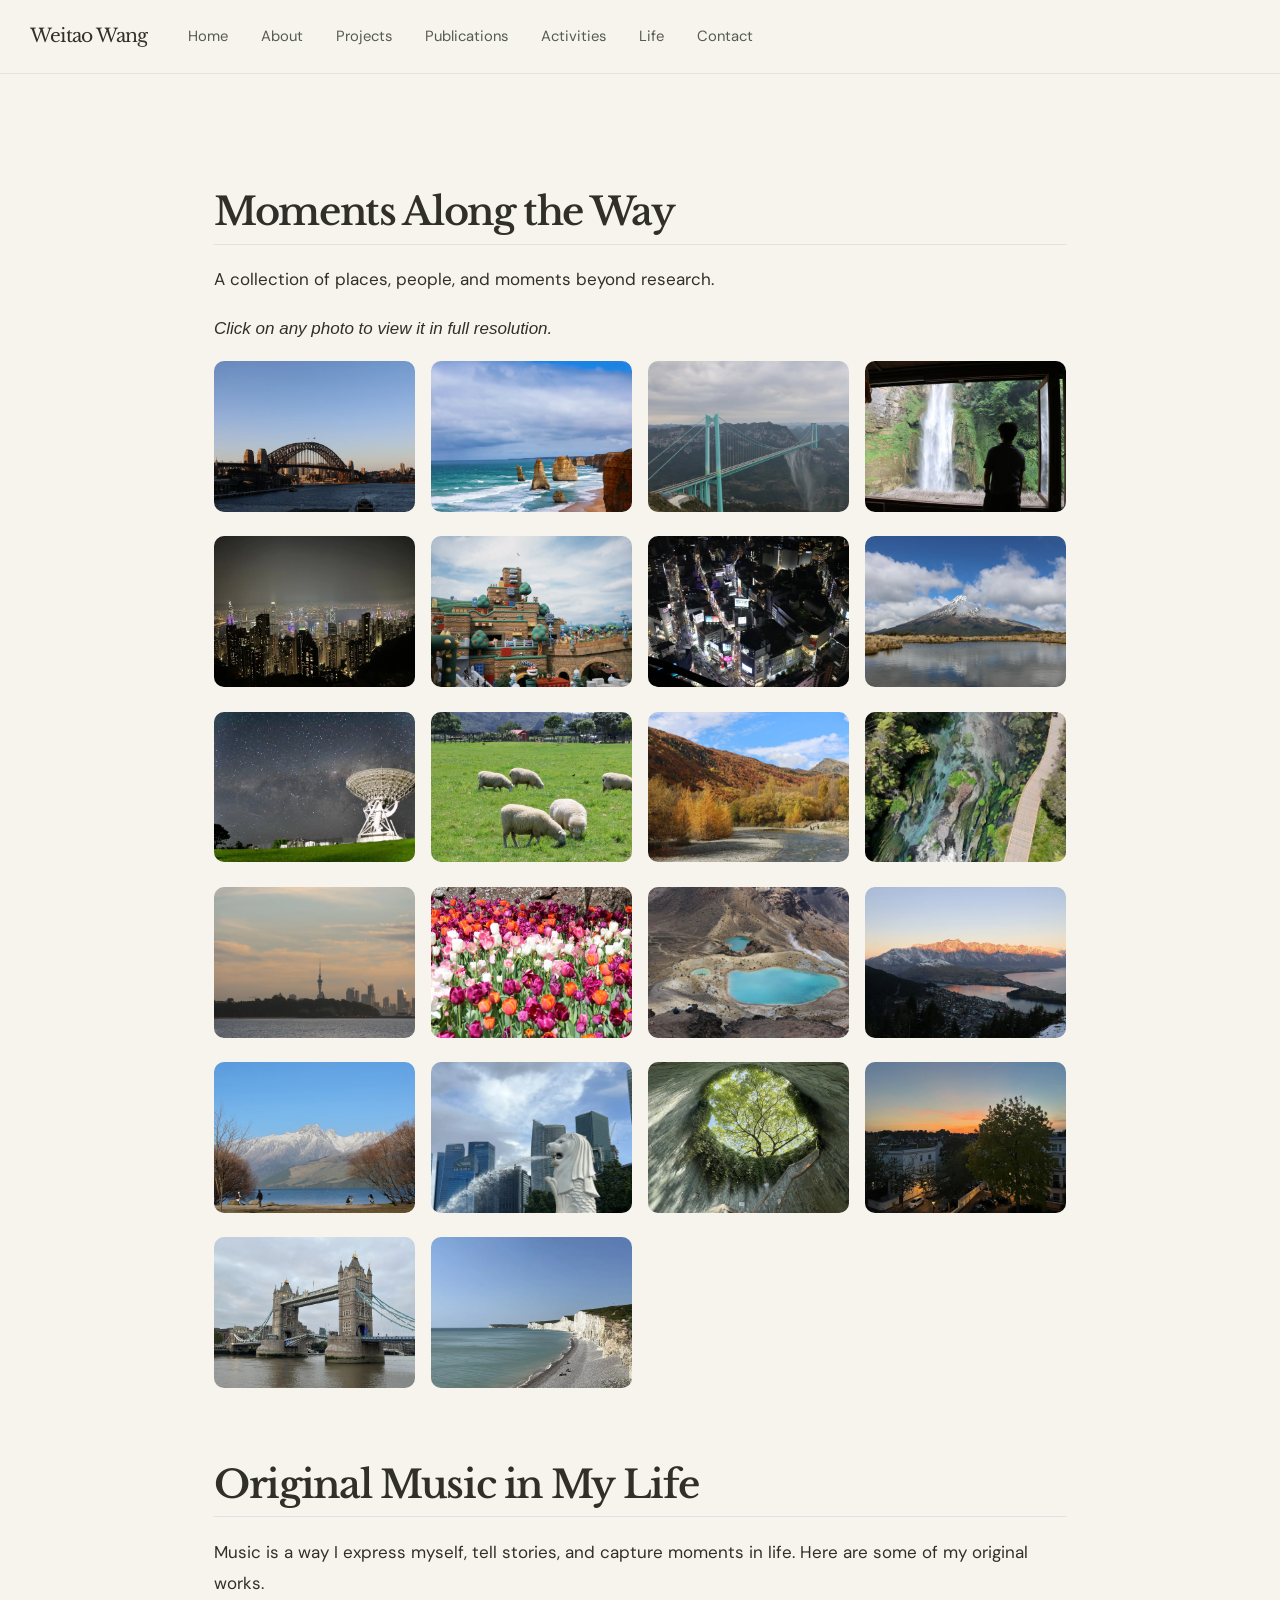
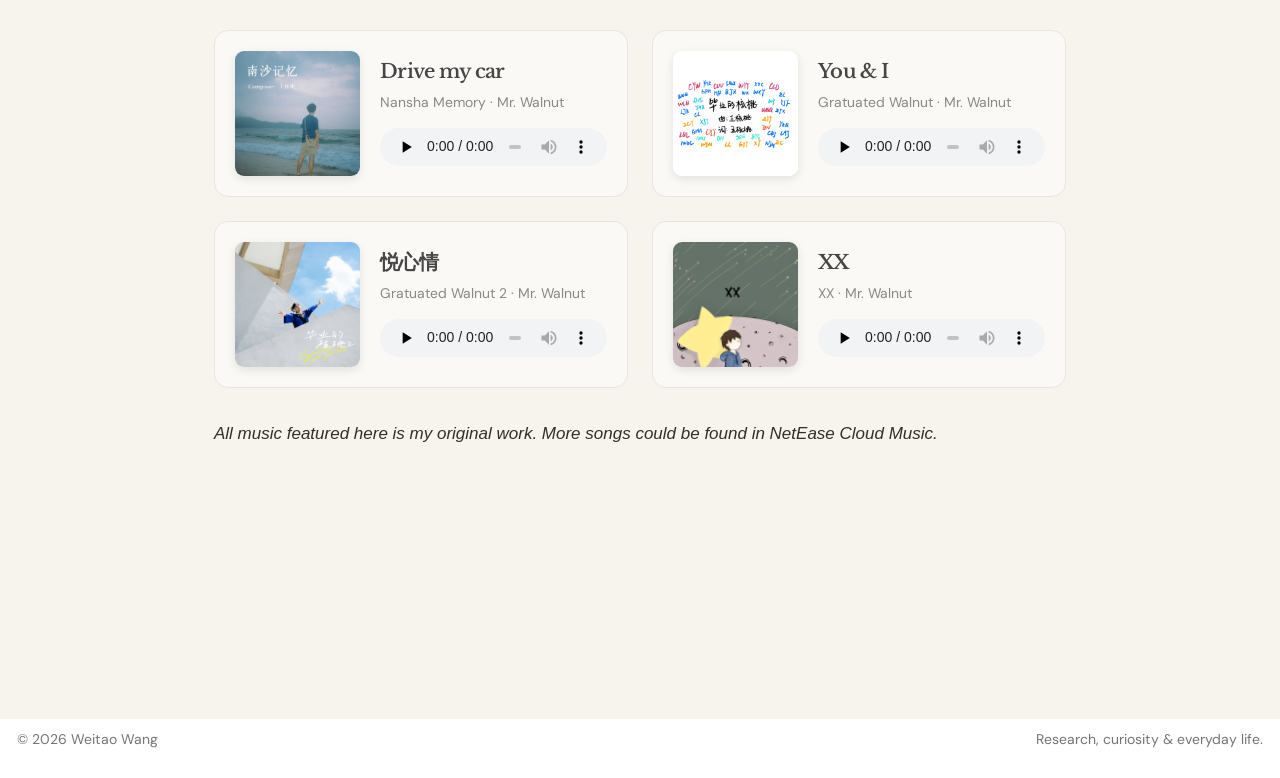
==== commit 511d344e: "Built site for gh-pages" ====
--- a/life/index.html
+++ b/life/index.html
@@ -41,9 +41,6 @@
 <script src="../site_libs/bootstrap/bootstrap.min.js"></script>
 <link href="../site_libs/bootstrap/bootstrap-icons.css" rel="stylesheet">
 <link href="../site_libs/bootstrap/bootstrap-bf55c61db8fc2e05fc0836da2161ec84.min.css" rel="stylesheet" append-hash="true" id="quarto-bootstrap" data-mode="light">
-<script src="../site_libs/quarto-contrib/glightbox/glightbox.min.js"></script>
-<link href="../site_libs/quarto-contrib/glightbox/glightbox.min.css" rel="stylesheet">
-<link href="../site_libs/quarto-contrib/glightbox/lightbox.css" rel="stylesheet">
 <script id="quarto-search-options" type="application/json">{
   "language": {
     "search-no-results-text": "No results",
@@ -60,6 +57,7 @@
   }
 }</script>
 <style>html{ scroll-behavior: smooth; }</style>
+<meta name="google-site-verification" content="JhhW5P5hkvwesk4FPlduVDtQ9XMPo-oJWmuJMA9iXms">
 
 
 <link rel="stylesheet" href="../styles.css">
@@ -127,110 +125,201 @@
 
 
 
-<section id="moments-along-the-way" class="level2 life-page">
+<div class="life-page">
+<section id="moments-along-the-way" class="level2">
 <h2 data-anchor-id="moments-along-the-way">Moments Along the Way</h2>
 <p>A collection of places, people, and moments beyond research.</p>
+<p><em>Click on any photo to view it in full resolution.</em></p>
 <div class="life-gallery">
 <div class="quarto-figure quarto-figure-center">
 <figure class="figure">
-<p><a href="../images/life/AU1.jpg" class="lightbox" data-gallery="quarto-lightbox-gallery-1" title="Australia"><img src="../images/life/AU1.jpg" class="img-fluid figure-img" alt="Australia"></a></p>
+<p><a href="../images/life/AU1.jpg" target="_blank"><img src="../images/life/preview/AU1.webp" class="img-fluid figure-img" loading="lazy"></a></p>
 <figcaption>Australia</figcaption>
 </figure>
 </div>
 <div class="quarto-figure quarto-figure-center">
 <figure class="figure">
-<p><a href="../images/life/AU2.JPG" class="lightbox" data-gallery="quarto-lightbox-gallery-2" title="Australia"><img src="../images/life/AU2.JPG" class="img-fluid figure-img" alt="Australia"></a></p>
+<p><a href="../images/life/AU2.JPG" target="_blank"><img src="../images/life/preview/AU2.webp" class="img-fluid figure-img" loading="lazy"></a></p>
 <figcaption>Australia</figcaption>
 </figure>
 </div>
 <div class="quarto-figure quarto-figure-center">
 <figure class="figure">
-<p><a href="../images/life/GZ1.jpg" class="lightbox" data-gallery="quarto-lightbox-gallery-3" title="China"><img src="../images/life/GZ1.jpg" class="img-fluid figure-img" alt="China"></a></p>
+<p><a href="../images/life/GZ1.jpg" target="_blank"><img src="../images/life/preview/GZ1.webp" class="img-fluid figure-img" loading="lazy"></a></p>
 <figcaption>China</figcaption>
 </figure>
 </div>
 <div class="quarto-figure quarto-figure-center">
 <figure class="figure">
-<p><a href="../images/life/GZ2.JPG" class="lightbox" data-gallery="quarto-lightbox-gallery-4" title="China"><img src="../images/life/GZ2.JPG" class="img-fluid figure-img" alt="China"></a></p>
+<p><a href="../images/life/GZ2.JPG" target="_blank"><img src="../images/life/preview/GZ2.webp" class="img-fluid figure-img" loading="lazy"></a></p>
 <figcaption>China</figcaption>
 </figure>
 </div>
 <div class="quarto-figure quarto-figure-center">
 <figure class="figure">
-<p><a href="../images/life/JP1.JPG" class="lightbox" data-gallery="quarto-lightbox-gallery-5" title="Japan"><img src="../images/life/JP1.JPG" class="img-fluid figure-img" alt="Japan"></a></p>
+<p><a href="../images/life/HK1.jpeg" target="_blank"><img src="../images/life/preview/HK1.webp" class="img-fluid figure-img" loading="lazy"></a></p>
+<figcaption>Hong Kong</figcaption>
+</figure>
+</div>
+<div class="quarto-figure quarto-figure-center">
+<figure class="figure">
+<p><a href="../images/life/JP1.JPG" target="_blank"><img src="../images/life/preview/JP1.webp" class="img-fluid figure-img" loading="lazy"></a></p>
 <figcaption>Japan</figcaption>
 </figure>
 </div>
 <div class="quarto-figure quarto-figure-center">
 <figure class="figure">
-<p><a href="../images/life/JP2.JPG" class="lightbox" data-gallery="quarto-lightbox-gallery-6" title="Japan"><img src="../images/life/JP2.JPG" class="img-fluid figure-img" alt="Japan"></a></p>
+<p><a href="../images/life/JP2.JPG" target="_blank"><img src="../images/life/preview/JP2.webp" class="img-fluid figure-img" loading="lazy"></a></p>
 <figcaption>Japan</figcaption>
 </figure>
 </div>
 <div class="quarto-figure quarto-figure-center">
 <figure class="figure">
-<p><a href="../images/life/NZ1.jpg" class="lightbox" data-gallery="quarto-lightbox-gallery-7" title="New Zealand"><img src="../images/life/NZ1.jpg" class="img-fluid figure-img" alt="New Zealand"></a></p>
-<figcaption>New Zealand</figcaption>
-</figure>
-</div>
-<div class="quarto-figure quarto-figure-center">
-<figure class="figure">
-<p><a href="../images/life/NZ2.jpg" class="lightbox" data-gallery="quarto-lightbox-gallery-8" title="New Zealand"><img src="../images/life/NZ2.jpg" class="img-fluid figure-img" alt="New Zealand"></a></p>
-<figcaption>New Zealand</figcaption>
-</figure>
-</div>
-<div class="quarto-figure quarto-figure-center">
-<figure class="figure">
-<p><a href="../images/life/NZ3.jpg" class="lightbox" data-gallery="quarto-lightbox-gallery-9" title="New Zealand"><img src="../images/life/NZ3.jpg" class="img-fluid figure-img" alt="New Zealand"></a></p>
-<figcaption>New Zealand</figcaption>
-</figure>
-</div>
-<div class="quarto-figure quarto-figure-center">
-<figure class="figure">
-<p><a href="../images/life/NZ4.jpg" class="lightbox" data-gallery="quarto-lightbox-gallery-10" title="New Zealand"><img src="../images/life/NZ4.jpg" class="img-fluid figure-img" alt="New Zealand"></a></p>
-<figcaption>New Zealand</figcaption>
-</figure>
-</div>
-<div class="quarto-figure quarto-figure-center">
-<figure class="figure">
-<p><a href="../images/life/NZ5.jpg" class="lightbox" data-gallery="quarto-lightbox-gallery-11" title="New Zealand"><img src="../images/life/NZ5.jpg" class="img-fluid figure-img" alt="New Zealand"></a></p>
-<figcaption>New Zealand</figcaption>
-</figure>
-</div>
-<div class="quarto-figure quarto-figure-center">
-<figure class="figure">
-<p><a href="../images/life/NZ6.jpg" class="lightbox" data-gallery="quarto-lightbox-gallery-12" title="New Zealand"><img src="../images/life/NZ6.jpg" class="img-fluid figure-img" alt="New Zealand"></a></p>
-<figcaption>New Zealand</figcaption>
-</figure>
-</div>
-<div class="quarto-figure quarto-figure-center">
-<figure class="figure">
-<p><a href="../images/life/NZ7.jpg" class="lightbox" data-gallery="quarto-lightbox-gallery-13" title="New Zealand"><img src="../images/life/NZ7.jpg" class="img-fluid figure-img" alt="New Zealand"></a></p>
-<figcaption>New Zealand</figcaption>
-</figure>
-</div>
-<div class="quarto-figure quarto-figure-center">
-<figure class="figure">
-<p><a href="../images/life/NZ8.jpg" class="lightbox" data-gallery="quarto-lightbox-gallery-14" title="New Zealand"><img src="../images/life/NZ8.jpg" class="img-fluid figure-img" alt="New Zealand"></a></p>
-<figcaption>New Zealand</figcaption>
-</figure>
-</div>
-<div class="quarto-figure quarto-figure-center">
-<figure class="figure">
-<p><a href="../images/life/NZ9.JPG" class="lightbox" data-gallery="quarto-lightbox-gallery-15" title="New Zealand"><img src="../images/life/NZ9.JPG" class="img-fluid figure-img" alt="New Zealand"></a></p>
-<figcaption>New Zealand</figcaption>
-</figure>
-</div>
-<div class="quarto-figure quarto-figure-center">
-<figure class="figure">
-<p><a href="../images/life/NZ10.JPG" class="lightbox" data-gallery="quarto-lightbox-gallery-16" title="New Zealand"><img src="../images/life/NZ10.JPG" class="img-fluid figure-img" alt="New Zealand"></a></p>
-<figcaption>New Zealand</figcaption>
+<p><a href="../images/life/NZ1.jpg" target="_blank"><img src="../images/life/preview/NZ1.webp" class="img-fluid figure-img" loading="lazy"></a></p>
+<figcaption>New Zealand</figcaption>
+</figure>
+</div>
+<div class="quarto-figure quarto-figure-center">
+<figure class="figure">
+<p><a href="../images/life/NZ2.jpg" target="_blank"><img src="../images/life/preview/NZ2.webp" class="img-fluid figure-img" loading="lazy"></a></p>
+<figcaption>New Zealand</figcaption>
+</figure>
+</div>
+<div class="quarto-figure quarto-figure-center">
+<figure class="figure">
+<p><a href="../images/life/NZ3.jpg" target="_blank"><img src="../images/life/preview/NZ3.webp" class="img-fluid figure-img" loading="lazy"></a></p>
+<figcaption>New Zealand</figcaption>
+</figure>
+</div>
+<div class="quarto-figure quarto-figure-center">
+<figure class="figure">
+<p><a href="../images/life/NZ4.jpg" target="_blank"><img src="../images/life/preview/NZ4.webp" class="img-fluid figure-img" loading="lazy"></a></p>
+<figcaption>New Zealand</figcaption>
+</figure>
+</div>
+<div class="quarto-figure quarto-figure-center">
+<figure class="figure">
+<p><a href="../images/life/NZ5.jpg" target="_blank"><img src="../images/life/preview/NZ5.webp" class="img-fluid figure-img" loading="lazy"></a></p>
+<figcaption>New Zealand</figcaption>
+</figure>
+</div>
+<div class="quarto-figure quarto-figure-center">
+<figure class="figure">
+<p><a href="../images/life/NZ6.jpg" target="_blank"><img src="../images/life/preview/NZ6.webp" class="img-fluid figure-img" loading="lazy"></a></p>
+<figcaption>New Zealand</figcaption>
+</figure>
+</div>
+<div class="quarto-figure quarto-figure-center">
+<figure class="figure">
+<p><a href="../images/life/NZ7.jpg" target="_blank"><img src="../images/life/preview/NZ7.webp" class="img-fluid figure-img" loading="lazy"></a></p>
+<figcaption>New Zealand</figcaption>
+</figure>
+</div>
+<div class="quarto-figure quarto-figure-center">
+<figure class="figure">
+<p><a href="../images/life/NZ8.jpg" target="_blank"><img src="../images/life/preview/NZ8.webp" class="img-fluid figure-img" loading="lazy"></a></p>
+<figcaption>New Zealand</figcaption>
+</figure>
+</div>
+<div class="quarto-figure quarto-figure-center">
+<figure class="figure">
+<p><a href="../images/life/NZ9.JPG" target="_blank"><img src="../images/life/preview/NZ9.webp" class="img-fluid figure-img" loading="lazy"></a></p>
+<figcaption>New Zealand</figcaption>
+</figure>
+</div>
+<div class="quarto-figure quarto-figure-center">
+<figure class="figure">
+<p><a href="../images/life/NZ10.JPG" target="_blank"><img src="../images/life/preview/NZ10.webp" class="img-fluid figure-img" loading="lazy"></a></p>
+<figcaption>New Zealand</figcaption>
+</figure>
+</div>
+<div class="quarto-figure quarto-figure-center">
+<figure class="figure">
+<p><a href="../images/life/SG1.jpeg" target="_blank"><img src="../images/life/preview/SG1.webp" class="img-fluid figure-img" loading="lazy"></a></p>
+<figcaption>Singapore</figcaption>
+</figure>
+</div>
+<div class="quarto-figure quarto-figure-center">
+<figure class="figure">
+<p><a href="../images/life/SG2.jpeg" target="_blank"><img src="../images/life/preview/SG2.webp" class="img-fluid figure-img" loading="lazy"></a></p>
+<figcaption>Singapore</figcaption>
+</figure>
+</div>
+<div class="quarto-figure quarto-figure-center">
+<figure class="figure">
+<p><a href="../images/life/UK1.jpeg" target="_blank"><img src="../images/life/preview/UK1.webp" class="img-fluid figure-img" loading="lazy"></a></p>
+<figcaption>United Kingdom</figcaption>
+</figure>
+</div>
+<div class="quarto-figure quarto-figure-center">
+<figure class="figure">
+<p><a href="../images/life/UK2.jpeg" target="_blank"><img src="../images/life/preview/UK2.webp" class="img-fluid figure-img" loading="lazy"></a></p>
+<figcaption>United Kingdom</figcaption>
+</figure>
+</div>
+<div class="quarto-figure quarto-figure-center">
+<figure class="figure">
+<p><a href="../images/life/UK3.jpeg" target="_blank"><img src="../images/life/preview/UK3.webp" class="img-fluid figure-img" loading="lazy"></a></p>
+<figcaption>United Kingdom</figcaption>
 </figure>
 </div>
 </div>
 </section>
-
-
+<section id="original-music-in-my-life" class="level2 life-music">
+<h2 data-anchor-id="original-music-in-my-life">Original Music in My Life</h2>
+<p>Music is a way I express myself, tell stories, and capture moments in life. Here are some of my original works.</p>
+<div class="music-list">
+
+  <div class="music-card">
+    <img class="music-cover" src="../music/drive-my-car.jpg" alt="Drive my car" loading="lazy">
+    <div class="music-info">
+      <h3>Drive my car</h3>
+      <p>Nansha Memory · Mr. Walnut</p>
+      <audio controls="" preload="none" aria-label="Drive my car">
+        <source src="../music/drive-my-car.mp3" type="audio/mpeg">
+      </audio>
+    </div>
+  </div>
+
+  <div class="music-card">
+    <img class="music-cover" src="../music/you-and-i.jpg" alt="You &amp; I" loading="lazy">
+    <div class="music-info">
+      <h3>You &amp; I</h3>
+      <p>Gratuated Walnut · Mr. Walnut</p>
+      <audio controls="" preload="none" aria-label="You and I">
+        <source src="../music/you-and-i.wav" type="audio/wav">
+      </audio>
+    </div>
+  </div>
+
+  <div class="music-card">
+    <img class="music-cover" src="../music/yue-xin-qing.jpg" alt="悦心情" loading="lazy">
+    <div class="music-info">
+      <h3>悦心情</h3>
+      <p>Gratuated Walnut 2 · Mr. Walnut</p>
+      <audio controls="" preload="none" aria-label="悦心情">
+        <source src="../music/yue-xin-qing.wav" type="audio/wav">
+      </audio>
+    </div>
+  </div>
+
+  <div class="music-card">
+    <img class="music-cover" src="../music/xx.jpg" alt="XX" loading="lazy">
+    <div class="music-info">
+      <h3>XX</h3>
+      <p>XX · Mr. Walnut</p>
+      <audio controls="" preload="none" aria-label="XX">
+        <source src="../music/xx.mp3" type="audio/mpeg">
+      </audio>
+    </div>
+  </div>
+
+</div>
+<p><em>All music featured here is my original work. More songs could be found in NetEase Cloud Music.</em></p>
+</section>
+
+
+</div>
 
 </main> <!-- /main -->
 <script id="quarto-html-after-body" type="application/javascript">
@@ -640,38 +729,6 @@
 </div>
   </div>
 </footer>
-<script>var lightboxQuarto = GLightbox({"closeEffect":"zoom","descPosition":"bottom","loop":false,"openEffect":"zoom","selector":".lightbox"});
-(function() {
-  let previousOnload = window.onload;
-  window.onload = () => {
-    if (previousOnload) {
-      previousOnload();
-    }
-    lightboxQuarto.on('slide_before_load', (data) => {
-      const { slideIndex, slideNode, slideConfig, player, trigger } = data;
-      const href = trigger.getAttribute('href');
-      if (href !== null) {
-        const imgEl = window.document.querySelector(`a[href="${href}"] img`);
-        if (imgEl !== null) {
-          const srcAttr = imgEl.getAttribute("src");
-          if (srcAttr && srcAttr.startsWith("data:")) {
-            slideConfig.href = srcAttr;
-          }
-        }
-      } 
-    });
-  
-    lightboxQuarto.on('slide_after_load', (data) => {
-      const { slideIndex, slideNode, slideConfig, player, trigger } = data;
-      if (window.Quarto?.typesetMath) {
-        window.Quarto.typesetMath(slideNode);
-      }
-    });
-  
-  };
-  
-})();
-          </script>
 
 
 
--- a/styles.css
+++ b/styles.css
@@ -301,3 +301,228 @@
     padding: 24px;
   }
 }
+
+/* Collaborators */
+.collaborators-grid {
+  display: grid;
+  grid-template-columns: repeat(4, minmax(0, 1fr));
+  gap: 24px;
+  margin: 2rem 0 1.5rem;
+}
+
+.collaborator-card {
+  text-align: center;
+  min-width: 0;
+}
+
+.collaborator-photo {
+  width: 150px;
+  height: 150px;
+  max-width: 100%;
+  object-fit: cover;
+  object-position: center;
+  border-radius: 50%;
+  display: block;
+  margin: 0 auto 1rem;
+}
+
+.collaborator-card p {
+  margin: 0.35rem 0;
+  font-size: 0.9rem;
+  line-height: 1.5;
+}
+
+.collaborator-card strong {
+  font-size: 1rem;
+}
+
+/* Responsive layout */
+@media (max-width: 900px) {
+  .collaborators-grid {
+    grid-template-columns: repeat(2, minmax(0, 1fr));
+  }
+}
+
+@media (max-width: 480px) {
+  .collaborators-grid {
+    grid-template-columns: 1fr;
+  }
+}
+
+/* Fine-tune Jiangyan's portrait */
+.collaborator-photo.photo-jiangyan {
+  object-position: 60% center;
+}
+
+
+/* Editorial Support — maximum 4 journals per row */
+
+.editorial-grid {
+  display: grid;
+  grid-template-columns: repeat(4, minmax(0, 1fr));
+  gap: 24px;
+  margin: 1.5rem 0 2rem;
+}
+
+.editorial-grid .journal-card {
+  min-width: 0;
+  width: 100%;
+}
+
+/* Responsive layout */
+@media (max-width: 800px) {
+  .editorial-grid {
+    grid-template-columns: repeat(2, minmax(0, 1fr));
+  }
+}
+
+@media (max-width: 480px) {
+  .editorial-grid {
+    grid-template-columns: 1fr;
+  }
+}
+
+/* ===================================
+   LIFE PAGE - ORIGINAL MUSIC
+   =================================== */
+
+.life-music {
+    margin: 65px auto 40px;
+    max-width: 1100px;
+}
+
+/* Music list layout */
+
+.music-list {
+    display: grid;
+    grid-template-columns: repeat(2, minmax(0, 1fr));
+    gap: 24px;
+    margin: 30px 0;
+}
+
+/* Individual music card */
+
+.music-card {
+    display: flex;
+    align-items: center;
+    gap: 20px;
+    padding: 20px;
+
+    background: #faf9f6;
+    border: 1px solid #e8e5df;
+    border-radius: 14px;
+
+    transition: transform 0.25s ease,
+                box-shadow 0.25s ease;
+}
+
+.music-card:hover {
+    transform: translateY(-3px);
+    box-shadow: 0 8px 24px rgba(0, 0, 0, 0.07);
+}
+
+/* Album cover */
+
+.music-cover {
+    width: 125px;
+    height: 125px;
+    object-fit: cover;
+    border-radius: 9px;
+    flex-shrink: 0;
+
+    box-shadow: 0 3px 10px rgba(0, 0, 0, 0.10);
+}
+
+/* Song information */
+
+.music-info {
+    flex: 1;
+    min-width: 0;
+}
+
+.music-info h3 {
+    font-size: 1.15rem;
+    font-weight: 600;
+    margin: 0 0 6px;
+    color: #333333;
+    border: none;
+}
+
+.music-info p {
+    font-size: 0.82rem;
+    color: #888888;
+    margin: 0 0 12px;
+}
+
+/* Audio player */
+
+.music-info audio {
+    display: block;
+    width: 100%;
+    height: 38px;
+}
+
+/* Responsive layout */
+
+@media (max-width: 1000px) {
+    .music-list {
+        grid-template-columns: 1fr;
+    }
+}
+
+@media (max-width: 600px) {
+    .music-card {
+        padding: 12px;
+        gap: 12px;
+    }
+
+    .music-cover {
+        width: 85px;
+        height: 85px;
+    }
+
+    .music-info h3 {
+        font-size: 1rem;
+    }
+
+    .music-info p {
+        font-size: 0.75rem;
+    }
+}
+/* Home page photography */
+
+.hero-art {
+    position: relative;
+    overflow: hidden;
+    background: none;
+}
+
+.hero-art .hero-photo {
+    position: absolute;
+    inset: 0;
+    width: 100%;
+    height: 100%;
+    object-fit: cover;
+    object-position: center;
+    border-radius: inherit;
+}
+
+.hero-art::after {
+    content: "";
+    position: absolute;
+    inset: 0;
+    background: linear-gradient(
+        to top,
+        rgba(0, 0, 0, 0.35),
+        transparent 40%
+    );
+    pointer-events: none;
+}
+
+.hero-art-label {
+    position: absolute;
+    right: 18px;
+    bottom: 18px;
+    color: white;
+    z-index: 2;
+}
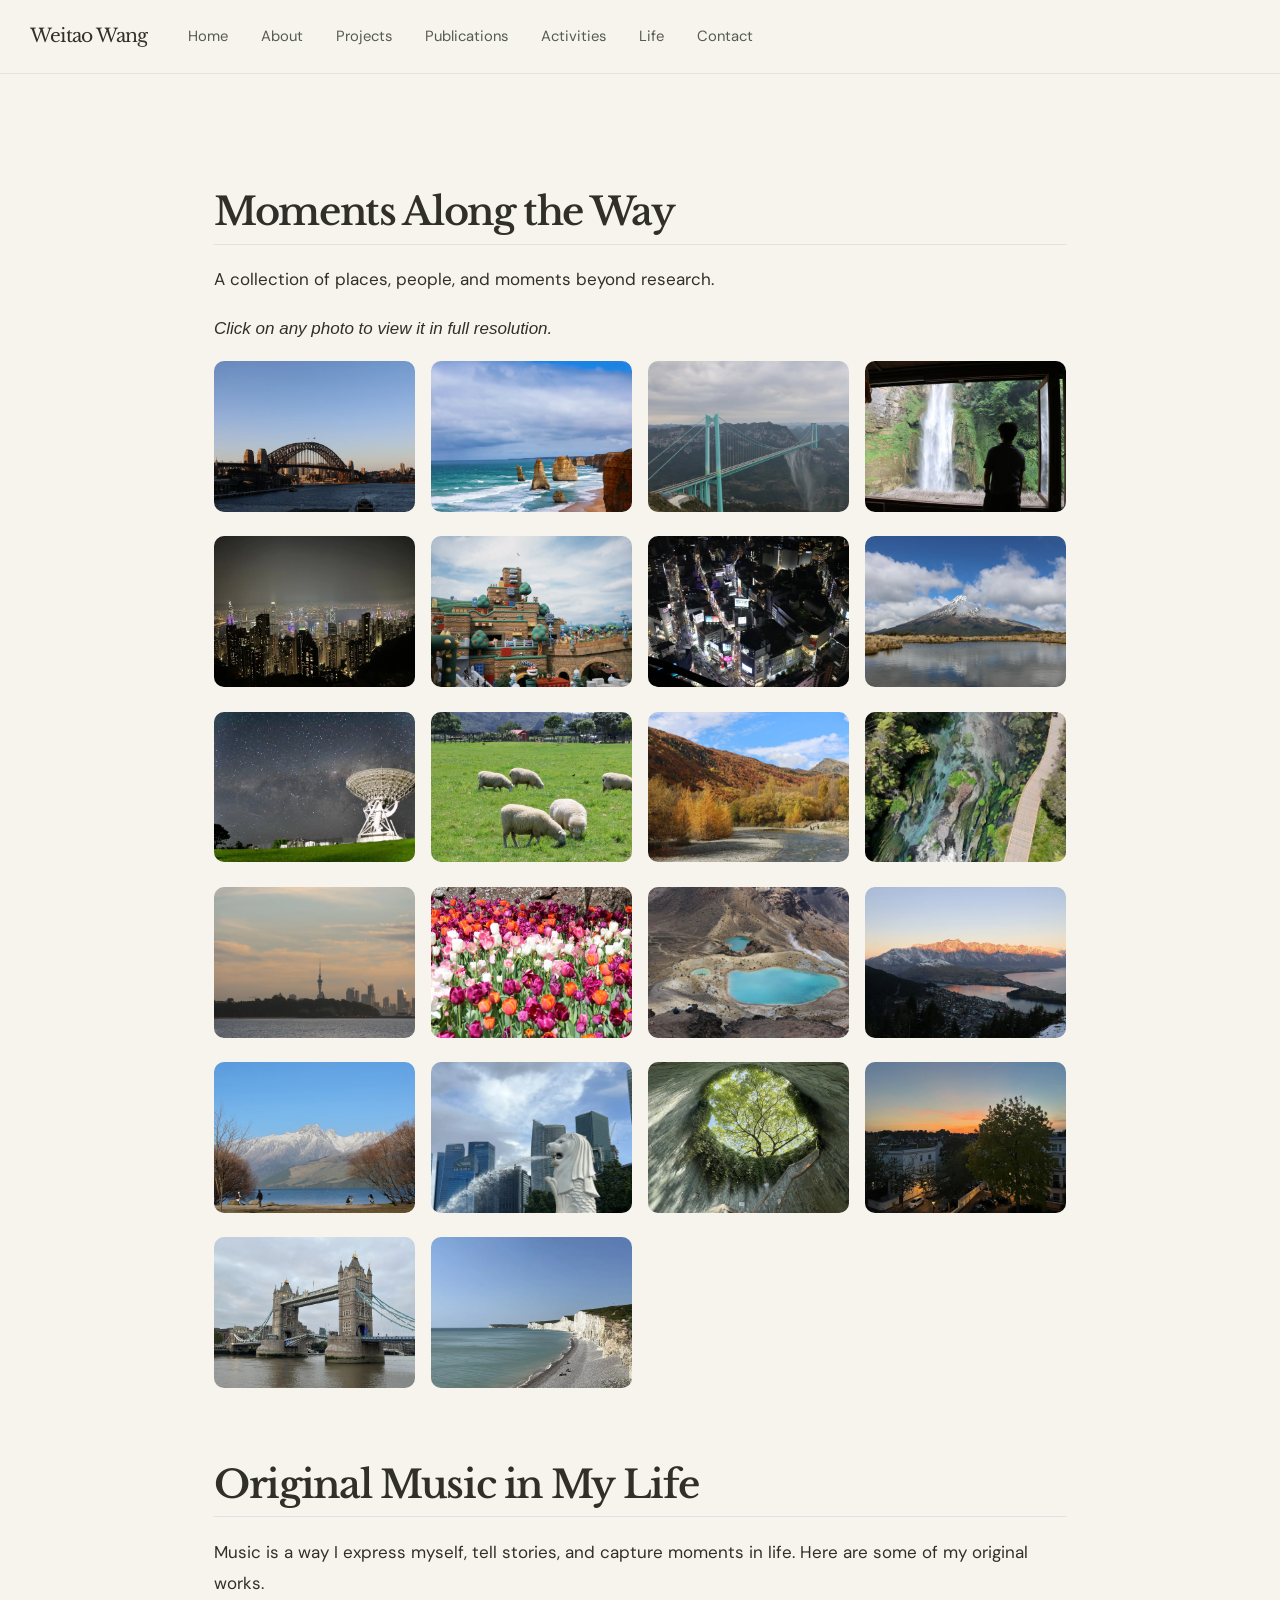
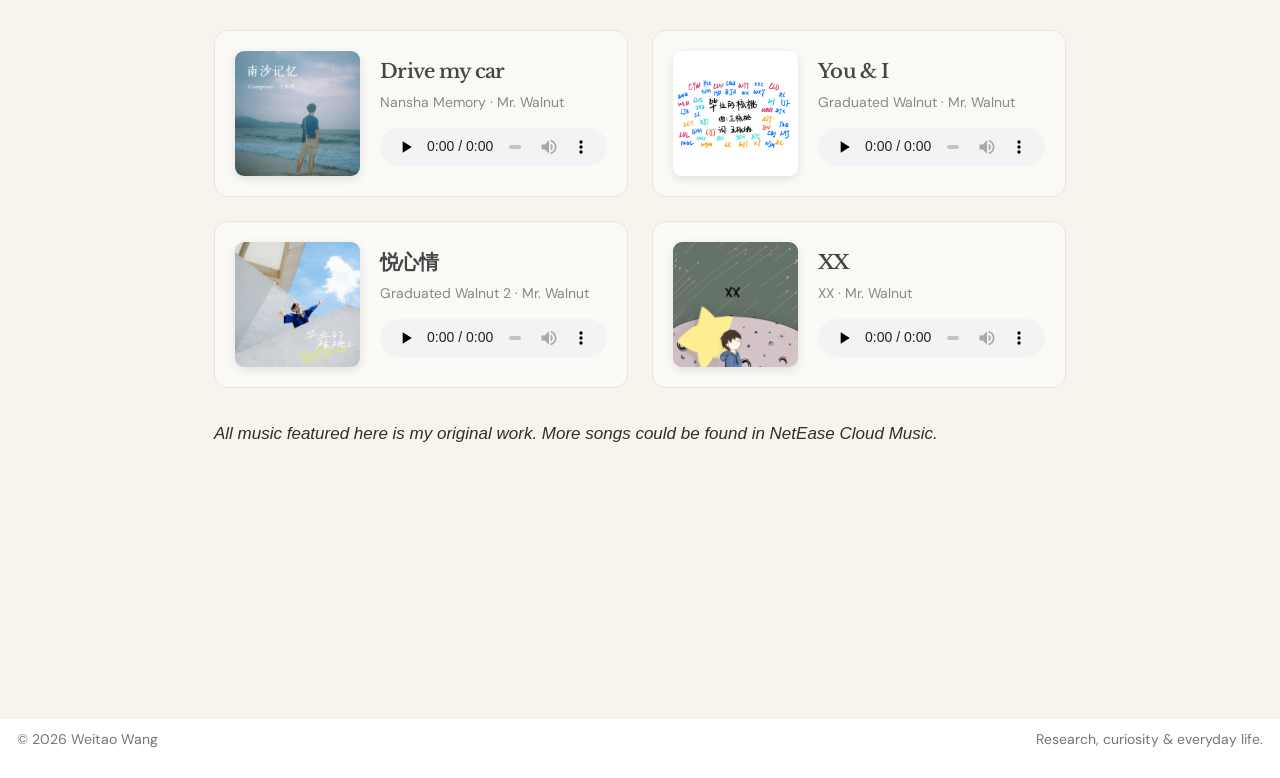
==== commit 9e82099d: "Built site for gh-pages" ====
--- a/life/index.html
+++ b/life/index.html
@@ -285,7 +285,7 @@
     <img class="music-cover" src="../music/you-and-i.jpg" alt="You &amp; I" loading="lazy">
     <div class="music-info">
       <h3>You &amp; I</h3>
-      <p>Gratuated Walnut · Mr. Walnut</p>
+      <p>Graduated Walnut · Mr. Walnut</p>
       <audio controls="" preload="none" aria-label="You and I">
         <source src="../music/you-and-i.wav" type="audio/wav">
       </audio>
@@ -296,7 +296,7 @@
     <img class="music-cover" src="../music/yue-xin-qing.jpg" alt="悦心情" loading="lazy">
     <div class="music-info">
       <h3>悦心情</h3>
-      <p>Gratuated Walnut 2 · Mr. Walnut</p>
+      <p>Graduated Walnut 2 · Mr. Walnut</p>
       <audio controls="" preload="none" aria-label="悦心情">
         <source src="../music/yue-xin-qing.wav" type="audio/wav">
       </audio>
